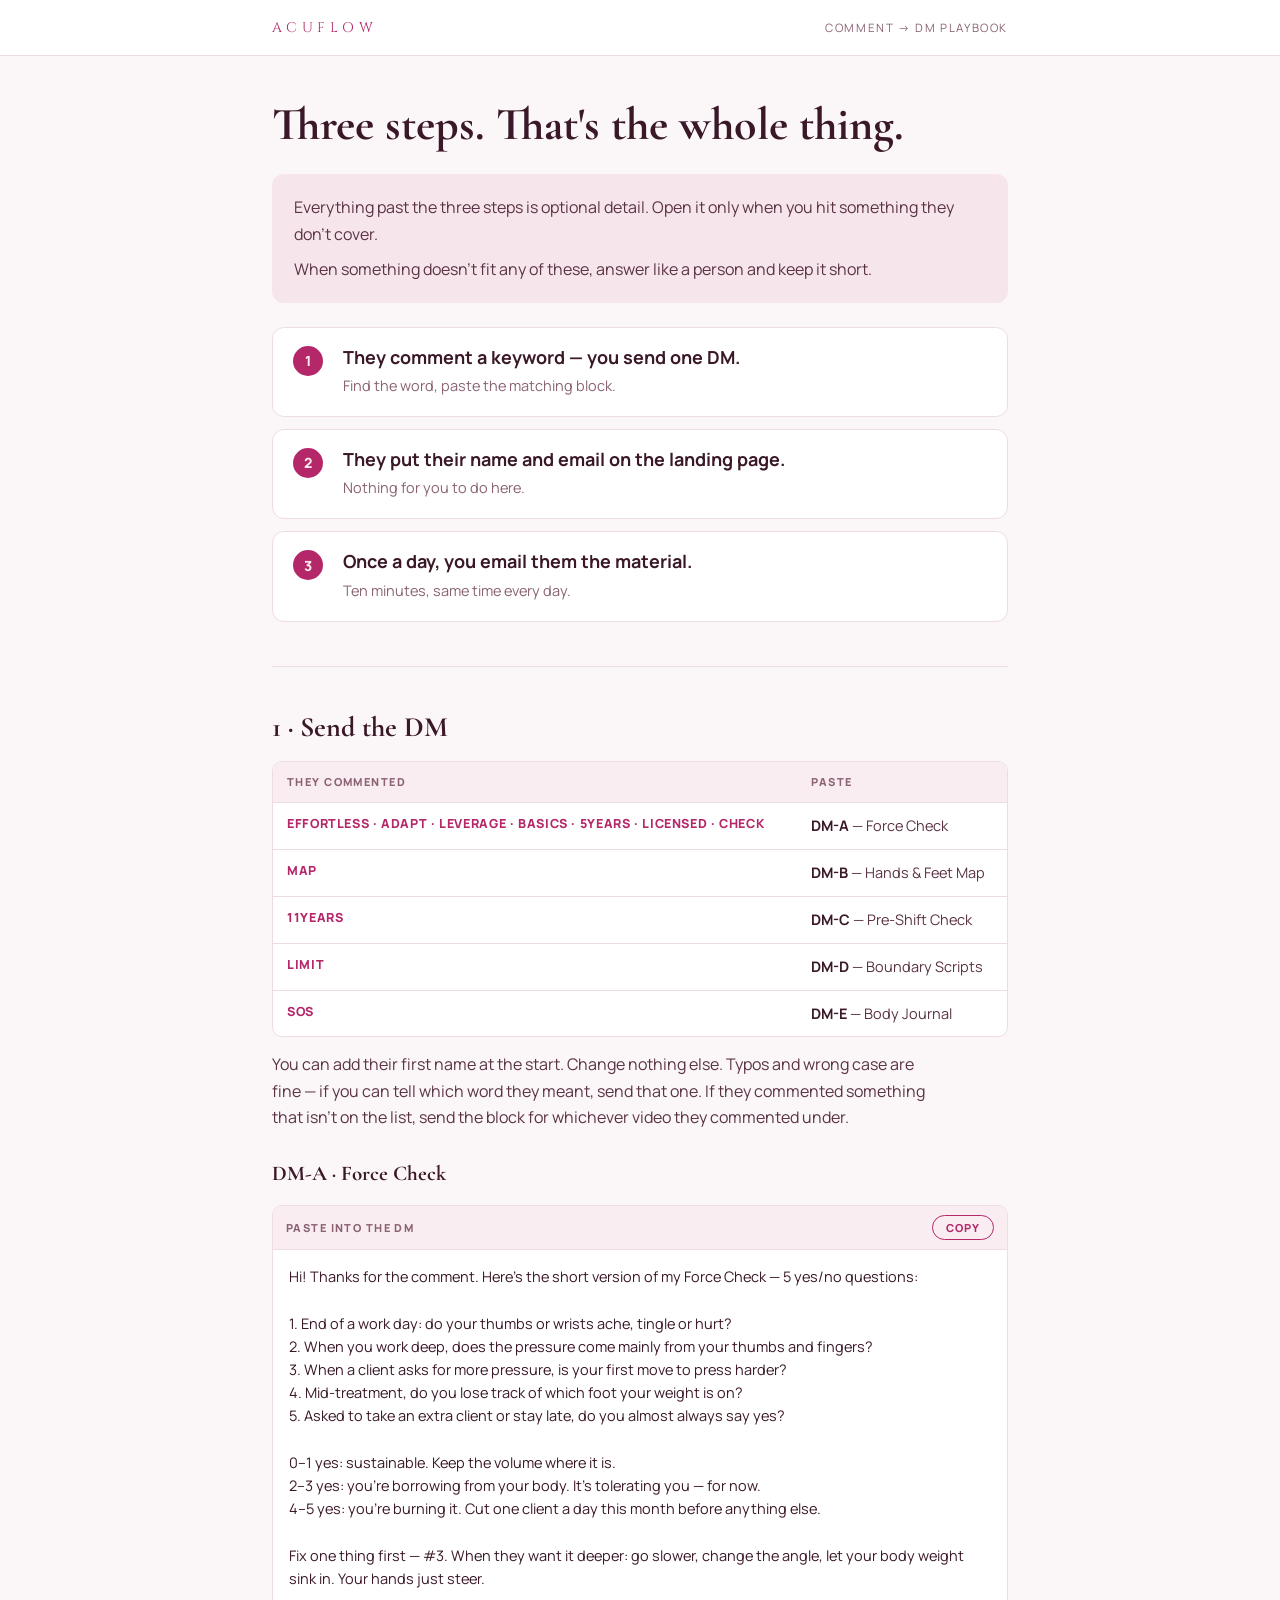
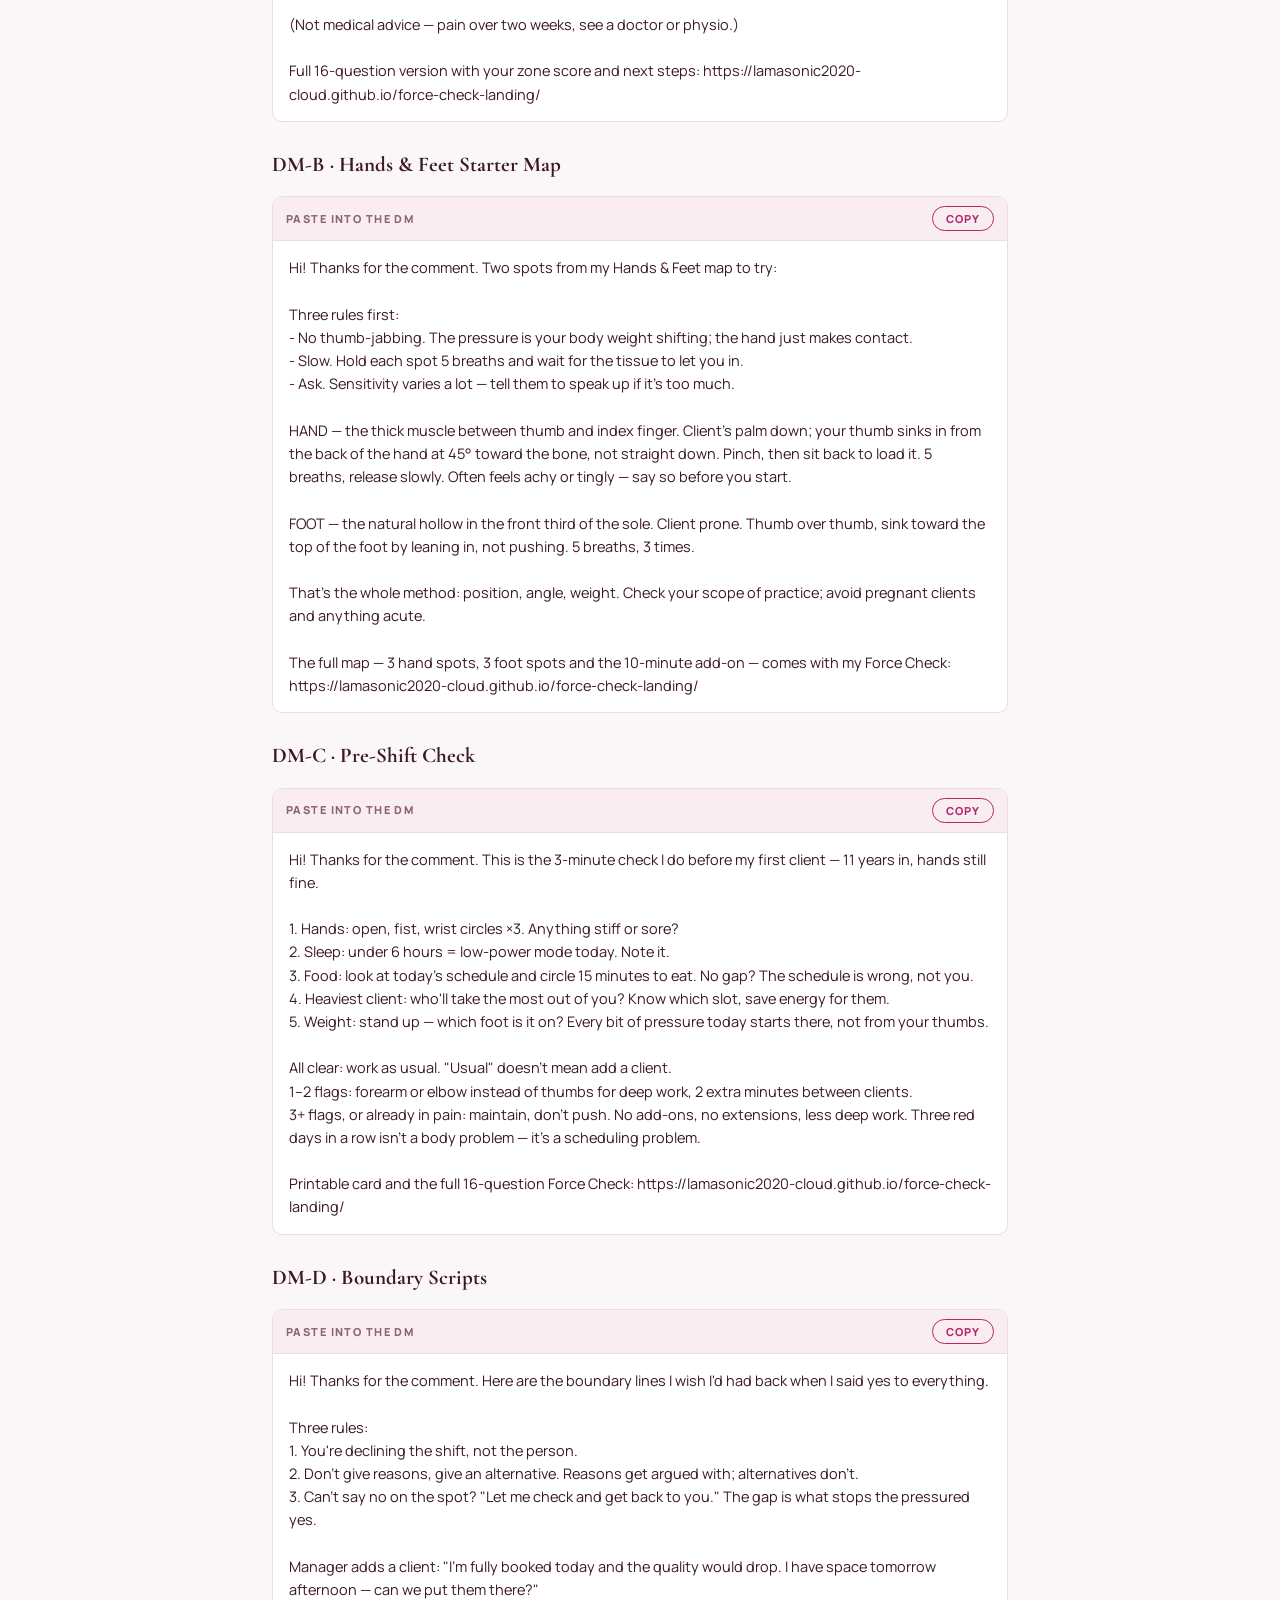
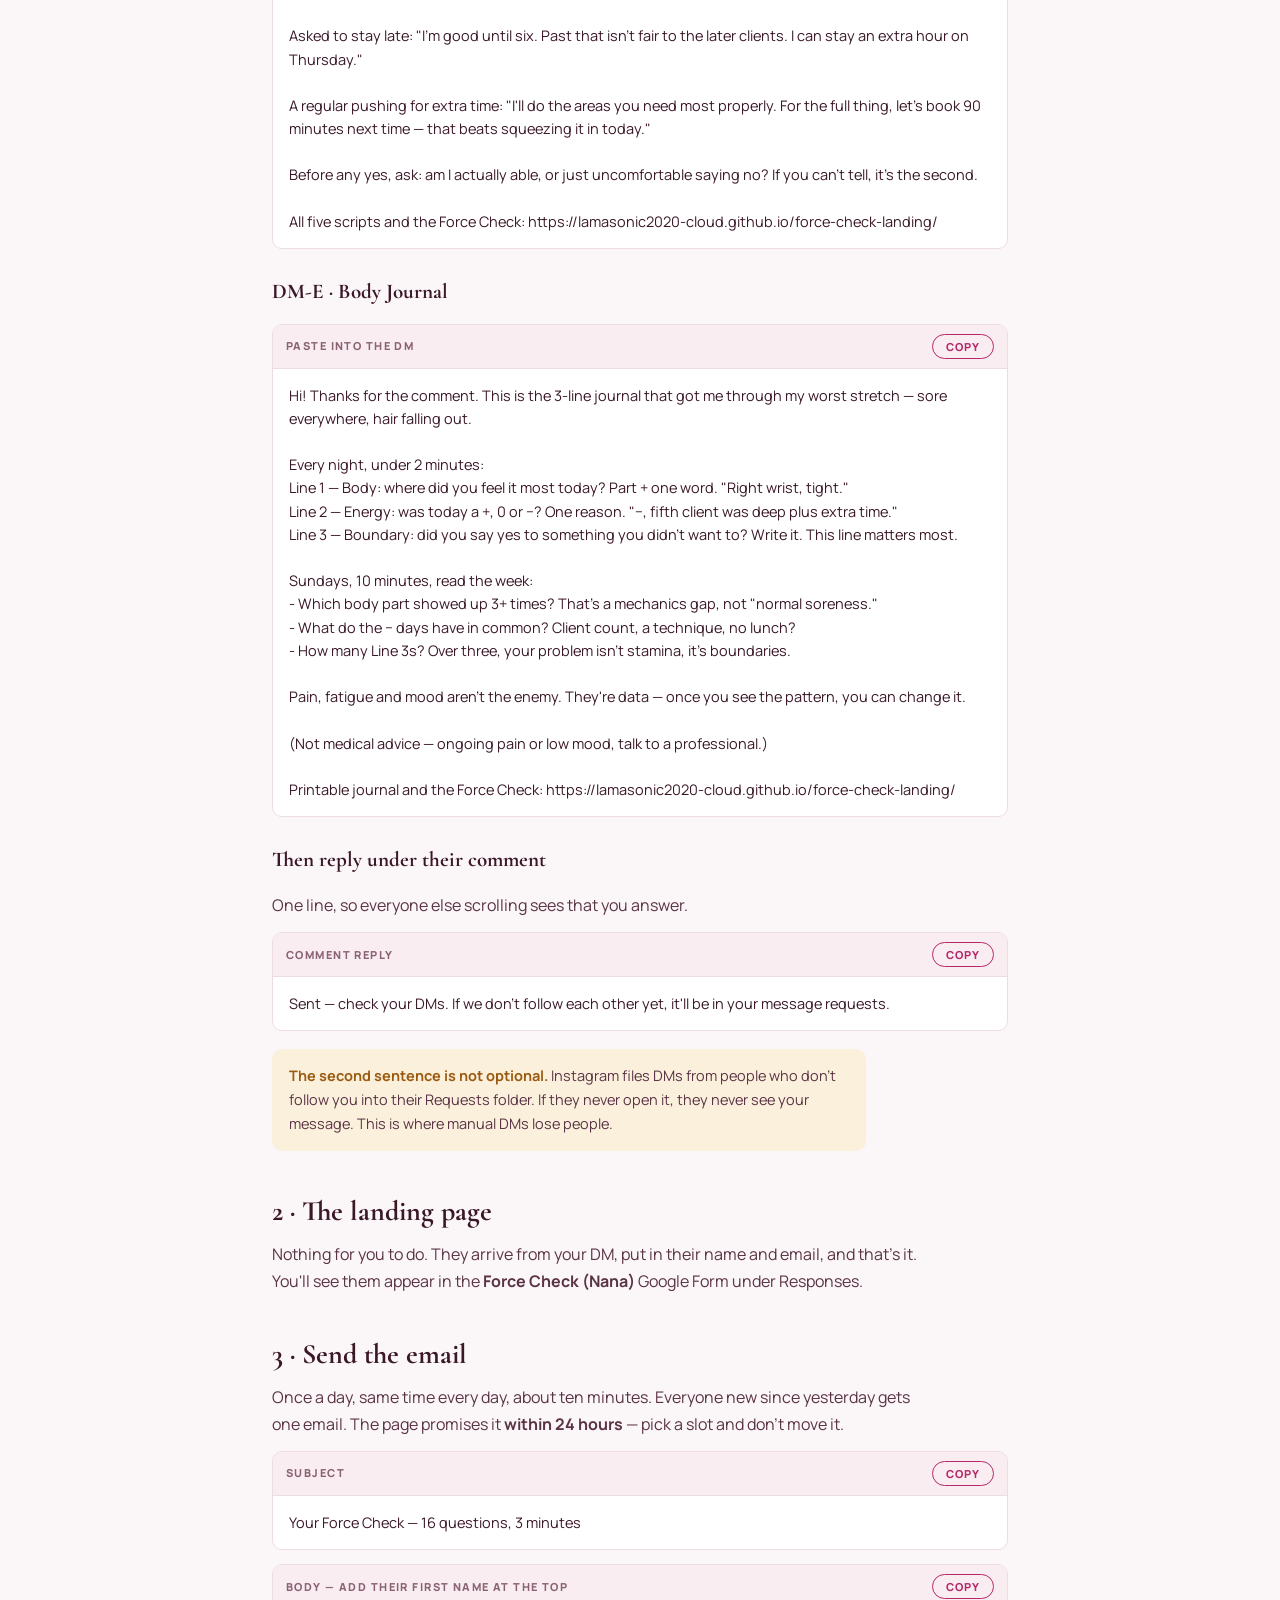
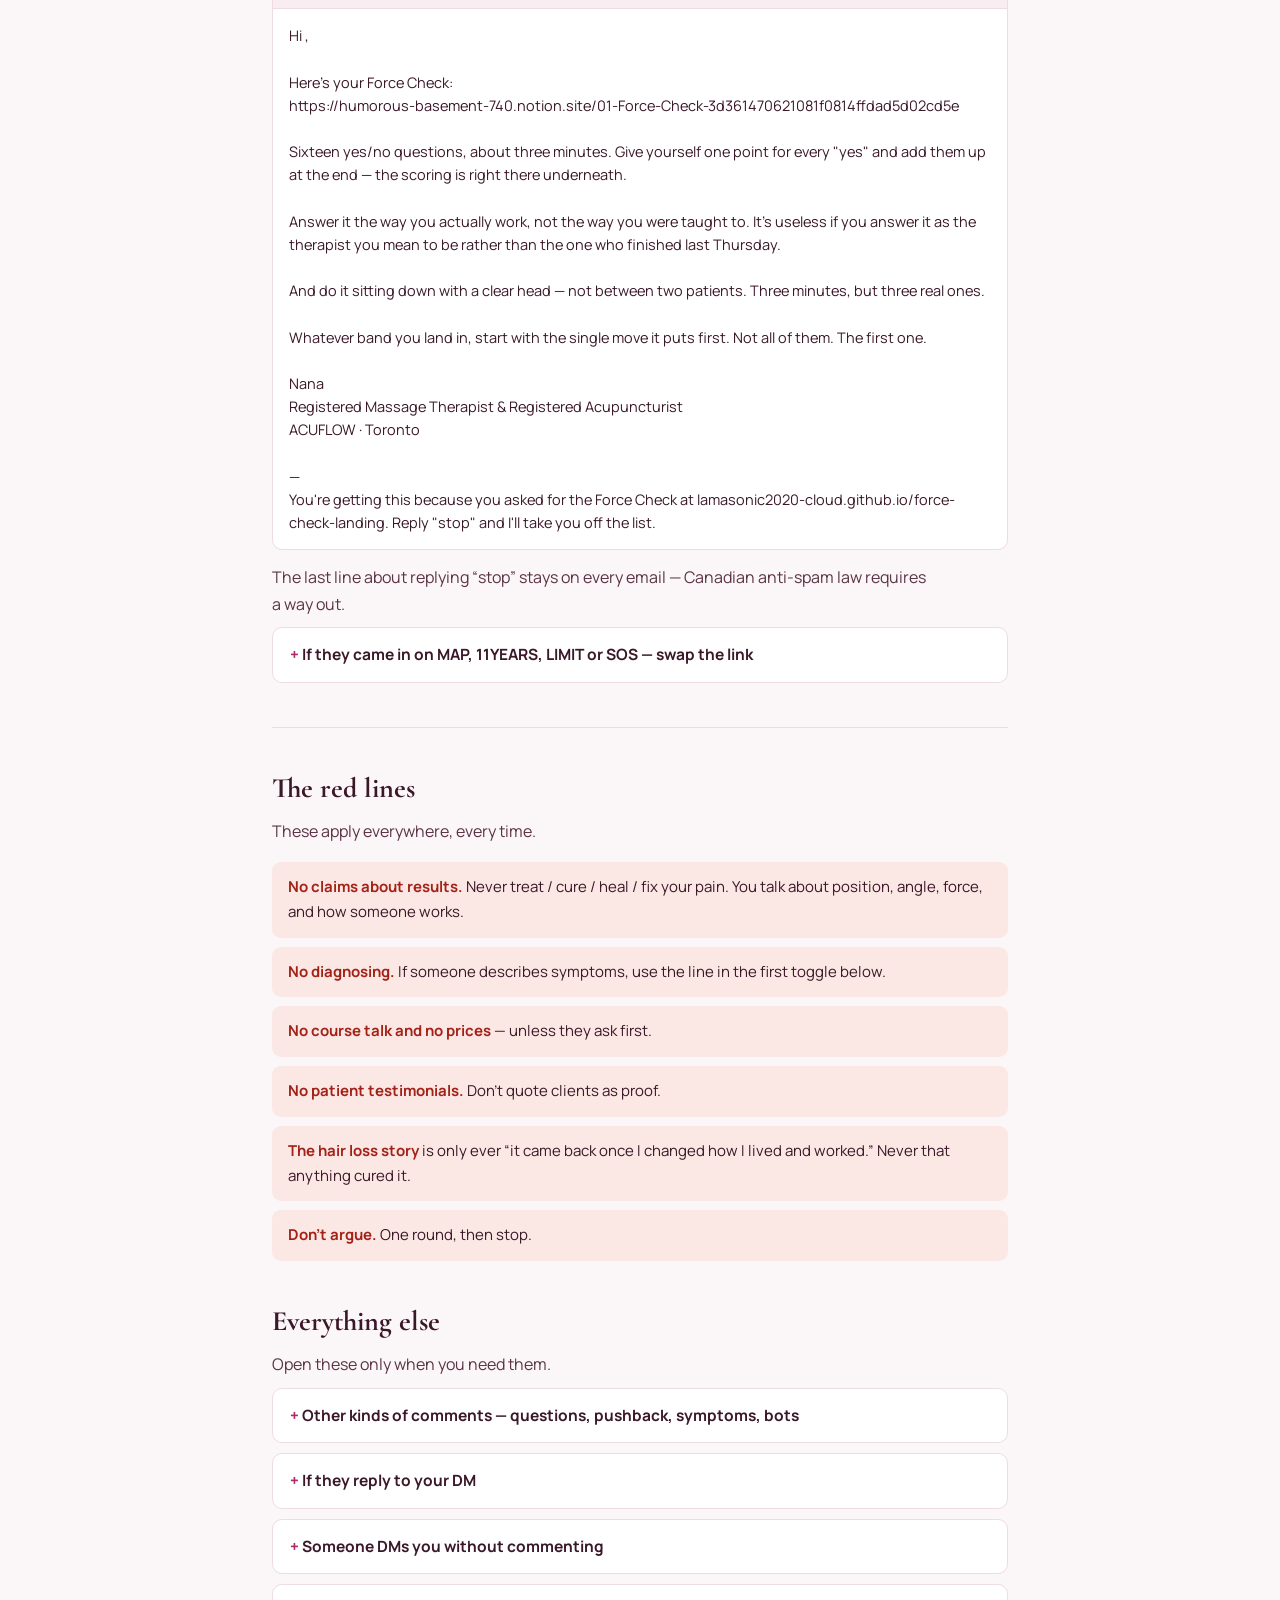
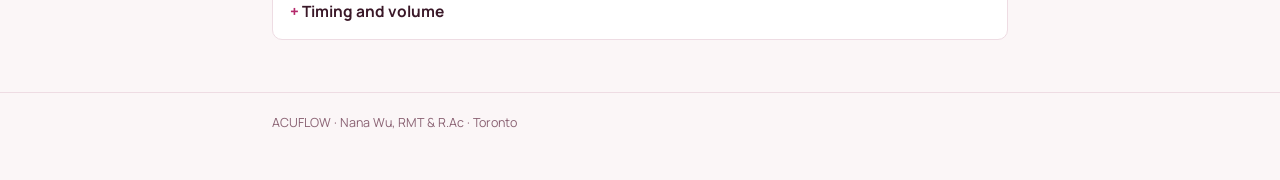
==== playbook.html @ 88efefc9 "Publish the comment-to-DM playbook as a public page Internal material stripped before publishing: th" ====
<!DOCTYPE html>
<html lang="en">
<head>
<meta charset="utf-8">
<meta name="viewport" content="width=device-width, initial-scale=1">
<title>Comment → DM Playbook · ACUFLOW</title>
<meta name="description" content="The three-step flow ACUFLOW runs on Instagram: reply to a keyword comment with one DM, send people to the landing page, then email them the material.">
<meta property="og:title" content="Comment → DM Playbook · ACUFLOW">
<meta property="og:description" content="Three steps, and the exact messages for each one.">
<meta property="og:type" content="article">
<link rel="icon" href="data:image/svg+xml,%3Csvg xmlns='http://www.w3.org/2000/svg' viewBox='0 0 120 60'%3E%3Crect width='120' height='60' fill='%23F9DCDE'/%3E%3Cg fill='%23B4286A'%3E%3Cpath d='M60 56 C56 40, 46 30, 30 26 C42 24, 56 32, 60 56Z'/%3E%3Cpath d='M60 56 C64 40, 74 30, 90 26 C78 24, 64 32, 60 56Z'/%3E%3Cpath d='M60 52 C52 36, 54 18, 60 4 C66 18, 68 36, 60 52Z'/%3E%3C/g%3E%3C/svg%3E">
<link rel="preconnect" href="https://fonts.googleapis.com">
<link rel="preconnect" href="https://fonts.gstatic.com" crossorigin>
<link rel="stylesheet" href="https://fonts.googleapis.com/css2?family=Cinzel:wght@600&family=Cormorant+Garamond:wght@600;700&family=Manrope:wght@400;500;700;800&display=swap">
<style>
:root{
  --ground:#FBF6F7; --surface:#FFF; --sunk:#F9EDF1;
  --ink:#3A1828; --body:#5A3345; --muted:#8A6273;
  --hair:#EEDCE3; --accent:#B4286A; --on-accent:#FDE9EC; --soft:#F7E5EC;
  --warn:#9A5B10; --warn-bg:#FBF0DC; --stop:#A32218; --stop-bg:#FBE7E4;
  --display:"Cormorant Garamond",Georgia,serif;
  --mark:"Cinzel",Georgia,serif;
  --ui:"Manrope",-apple-system,BlinkMacSystemFont,"Segoe UI",Arial,"PingFang TC",sans-serif;
}
@media (prefers-color-scheme:dark){:root{
  --ground:#170F13; --surface:#211519; --sunk:#2B1A21;
  --ink:#F7E9EE; --body:#DFC5D0; --muted:#A98A98;
  --hair:#3A252D; --accent:#E87BA8; --on-accent:#25131A; --soft:#361D28;
  --warn:#E9B45E; --warn-bg:#2E2213; --stop:#F09085; --stop-bg:#331916;
}}
*{box-sizing:border-box}
body{margin:0;background:var(--ground);color:var(--body);font-family:var(--ui);font-size:16px;line-height:1.65;-webkit-font-smoothing:antialiased}
.wrap{max-width:780px;margin:0 auto;padding:0 22px}
:where(a,button,summary):focus-visible{outline:2px solid var(--accent);outline-offset:3px;border-radius:5px}

header{border-bottom:1px solid var(--hair);background:var(--surface)}
header .wrap{display:flex;justify-content:space-between;align-items:baseline;gap:14px;padding:16px 22px;flex-wrap:wrap}
.brand{font-family:var(--mark);font-size:14px;letter-spacing:.32em;color:var(--accent)}
.who{font-size:11.5px;letter-spacing:.14em;text-transform:uppercase;color:var(--muted)}

h1{font-family:var(--display);font-weight:700;font-size:clamp(32px,6.5vw,46px);line-height:1.05;color:var(--ink);margin:44px 0 0;text-wrap:balance}
h2{font-family:var(--display);font-weight:700;font-size:28px;line-height:1.15;color:var(--ink);margin:0 0 14px}
h3{font-family:var(--display);font-weight:700;font-size:21px;color:var(--ink);margin:26px 0 0}
p{margin:14px 0 0;max-width:66ch}
section{padding:44px 0 0}
hr{border:0;border-top:1px solid var(--hair);margin:44px 0 0}

.lead{background:var(--soft);border-radius:12px;padding:20px 22px;margin:26px 0 0}
.lead p{margin:0}
.lead p+p{margin-top:9px}

.flow{list-style:none;margin:24px 0 0;padding:0;display:flex;flex-direction:column;gap:12px;counter-reset:s}
.flow li{
  counter-increment:s;background:var(--surface);border:1px solid var(--hair);border-radius:12px;
  padding:18px 20px;display:grid;grid-template-columns:34px 1fr;gap:0 16px;align-items:start;
}
.flow li::before{
  content:counter(s);width:30px;height:30px;border-radius:50%;
  background:var(--accent);color:var(--on-accent);font-weight:800;font-size:14px;
  display:flex;align-items:center;justify-content:center;
}
.flow b{display:block;font-size:18px;color:var(--ink);line-height:1.3}
.flow span{display:block;margin-top:5px;font-size:14.5px;color:var(--muted)}

table{border-collapse:collapse;width:100%;background:var(--surface);margin:18px 0 0}
.tw{overflow-x:auto;border:1px solid var(--hair);border-radius:10px;margin:18px 0 0}
.tw table{margin:0;min-width:460px}
th,td{text-align:left;padding:11px 14px;border-bottom:1px solid var(--hair);font-size:14.5px;vertical-align:top}
th{background:var(--sunk);font-size:11px;letter-spacing:.13em;text-transform:uppercase;color:var(--muted);font-weight:800}
tr:last-child td{border-bottom:0}
td.k{font-weight:800;color:var(--accent);font-size:12.5px;letter-spacing:.05em}
td b{color:var(--ink)}

.box{background:var(--surface);border:1px solid var(--hair);border-radius:10px;overflow:hidden;margin:14px 0 0}
.bh{display:flex;justify-content:space-between;align-items:center;gap:12px;padding:9px 13px;background:var(--sunk);border-bottom:1px solid var(--hair)}
.bl{font-size:11px;font-weight:800;letter-spacing:.13em;text-transform:uppercase;color:var(--muted)}
.copy{font-family:var(--ui);font-size:11px;font-weight:800;letter-spacing:.08em;text-transform:uppercase;color:var(--accent);background:transparent;border:1px solid var(--accent);border-radius:999px;padding:4px 13px;cursor:pointer;white-space:nowrap}
.copy:hover,.copy.ok{background:var(--accent);color:var(--on-accent)}
.box pre{margin:0;padding:15px 16px;font-family:var(--ui);font-size:14.5px;line-height:1.6;color:var(--ink);white-space:pre-wrap;word-break:break-word}

.flag{border-radius:10px;padding:15px 17px;margin:18px 0 0;font-size:14.5px;max-width:66ch}
.flag.warn{background:var(--warn-bg)} .flag.warn b{color:var(--warn)}
.flag.stop{background:var(--stop-bg)} .flag.stop b{color:var(--stop)}
.flag p{margin:0;max-width:none}

.reds{list-style:none;margin:18px 0 0;padding:0;display:flex;flex-direction:column;gap:9px}
.reds li{background:var(--stop-bg);border-radius:9px;padding:13px 16px;font-size:15px;color:var(--ink)}
.reds b{color:var(--stop)}

details{background:var(--surface);border:1px solid var(--hair);border-radius:10px;margin:10px 0 0;overflow:hidden}
summary{cursor:pointer;padding:14px 17px;font-weight:700;color:var(--ink);font-size:15.5px;list-style:none}
summary::-webkit-details-marker{display:none}
summary::before{content:"+ ";color:var(--accent);font-weight:800}
details[open] summary::before{content:"− "}
details[open] summary{border-bottom:1px solid var(--hair)}
.dc{padding:4px 17px 18px}
.dc p:first-child{margin-top:14px}

footer{margin-top:52px;border-top:1px solid var(--hair)}
footer .wrap{padding:20px 22px 46px}
footer p{margin:0;font-size:12.5px;color:var(--muted)}
a{color:var(--accent)}
@media print{
  body{background:#fff}
  details{page-break-inside:avoid}
  details:not([open]) .dc{display:none}
  .copy{display:none}
}
</style>
</head>
<body>

<header><div class="wrap"><span class="brand">ACUFLOW</span><span class="who">Comment → DM Playbook</span></div></header>

<main class="wrap">

  <h1>Three steps. That's the whole thing.</h1>

  <div class="lead">
    <p>Everything past the three steps is optional detail. Open it only when you hit something they don't cover.</p>
    <p>When something doesn't fit any of these, answer like a person and keep it short.</p>
  </div>

  <ol class="flow">
    <li><div><b>They comment a keyword — you send one DM.</b><span>Find the word, paste the matching block.</span></div></li>
    <li><div><b>They put their name and email on the landing page.</b><span>Nothing for you to do here.</span></div></li>
    <li><div><b>Once a day, you email them the material.</b><span>Ten minutes, same time every day.</span></div></li>
  </ol>

  <hr>

  <!-- 1 -->
  <section>
    <h2>1 &middot; Send the DM</h2>
    <div class="tw">
      <table>
        <thead><tr><th>They commented</th><th>Paste</th></tr></thead>
        <tbody>
          <tr><td class="k">EFFORTLESS · ADAPT · LEVERAGE · BASICS · 5YEARS · LICENSED · CHECK</td><td><b>DM-A</b> — Force Check</td></tr>
          <tr><td class="k">MAP</td><td><b>DM-B</b> — Hands &amp; Feet Map</td></tr>
          <tr><td class="k">11YEARS</td><td><b>DM-C</b> — Pre-Shift Check</td></tr>
          <tr><td class="k">LIMIT</td><td><b>DM-D</b> — Boundary Scripts</td></tr>
          <tr><td class="k">SOS</td><td><b>DM-E</b> — Body Journal</td></tr>
        </tbody>
      </table>
    </div>
    <p>You can add their first name at the start. Change nothing else. Typos and wrong case are fine — if you can tell which word they meant, send that one. If they commented something that isn't on the list, send the block for whichever video they commented under.</p>

    <h3>DM-A &middot; Force Check</h3>
    <div class="box"><div class="bh"><span class="bl">Paste into the DM</span><button class="copy">Copy</button></div><pre>Hi! Thanks for the comment. Here's the short version of my Force Check — 5 yes/no questions:

1. End of a work day: do your thumbs or wrists ache, tingle or hurt?
2. When you work deep, does the pressure come mainly from your thumbs and fingers?
3. When a client asks for more pressure, is your first move to press harder?
4. Mid-treatment, do you lose track of which foot your weight is on?
5. Asked to take an extra client or stay late, do you almost always say yes?

0–1 yes: sustainable. Keep the volume where it is.
2–3 yes: you're borrowing from your body. It's tolerating you — for now.
4–5 yes: you're burning it. Cut one client a day this month before anything else.

Fix one thing first — #3. When they want it deeper: go slower, change the angle, let your body weight sink in. Your hands just steer.

(Not medical advice — pain over two weeks, see a doctor or physio.)

Full 16-question version with your zone score and next steps: https://lamasonic2020-cloud.github.io/force-check-landing/</pre></div>

    <h3>DM-B &middot; Hands &amp; Feet Starter Map</h3>
    <div class="box"><div class="bh"><span class="bl">Paste into the DM</span><button class="copy">Copy</button></div><pre>Hi! Thanks for the comment. Two spots from my Hands &amp; Feet map to try:

Three rules first:
- No thumb-jabbing. The pressure is your body weight shifting; the hand just makes contact.
- Slow. Hold each spot 5 breaths and wait for the tissue to let you in.
- Ask. Sensitivity varies a lot — tell them to speak up if it's too much.

HAND — the thick muscle between thumb and index finger. Client's palm down; your thumb sinks in from the back of the hand at 45° toward the bone, not straight down. Pinch, then sit back to load it. 5 breaths, release slowly. Often feels achy or tingly — say so before you start.

FOOT — the natural hollow in the front third of the sole. Client prone. Thumb over thumb, sink toward the top of the foot by leaning in, not pushing. 5 breaths, 3 times.

That's the whole method: position, angle, weight. Check your scope of practice; avoid pregnant clients and anything acute.

The full map — 3 hand spots, 3 foot spots and the 10-minute add-on — comes with my Force Check: https://lamasonic2020-cloud.github.io/force-check-landing/</pre></div>

    <h3>DM-C &middot; Pre-Shift Check</h3>
    <div class="box"><div class="bh"><span class="bl">Paste into the DM</span><button class="copy">Copy</button></div><pre>Hi! Thanks for the comment. This is the 3-minute check I do before my first client — 11 years in, hands still fine.

1. Hands: open, fist, wrist circles ×3. Anything stiff or sore?
2. Sleep: under 6 hours = low-power mode today. Note it.
3. Food: look at today's schedule and circle 15 minutes to eat. No gap? The schedule is wrong, not you.
4. Heaviest client: who'll take the most out of you? Know which slot, save energy for them.
5. Weight: stand up — which foot is it on? Every bit of pressure today starts there, not from your thumbs.

All clear: work as usual. "Usual" doesn't mean add a client.
1–2 flags: forearm or elbow instead of thumbs for deep work, 2 extra minutes between clients.
3+ flags, or already in pain: maintain, don't push. No add-ons, no extensions, less deep work. Three red days in a row isn't a body problem — it's a scheduling problem.

Printable card and the full 16-question Force Check: https://lamasonic2020-cloud.github.io/force-check-landing/</pre></div>

    <h3>DM-D &middot; Boundary Scripts</h3>
    <div class="box"><div class="bh"><span class="bl">Paste into the DM</span><button class="copy">Copy</button></div><pre>Hi! Thanks for the comment. Here are the boundary lines I wish I'd had back when I said yes to everything.

Three rules:
1. You're declining the shift, not the person.
2. Don't give reasons, give an alternative. Reasons get argued with; alternatives don't.
3. Can't say no on the spot? "Let me check and get back to you." The gap is what stops the pressured yes.

Manager adds a client: "I'm fully booked today and the quality would drop. I have space tomorrow afternoon — can we put them there?"

Asked to stay late: "I'm good until six. Past that isn't fair to the later clients. I can stay an extra hour on Thursday."

A regular pushing for extra time: "I'll do the areas you need most properly. For the full thing, let's book 90 minutes next time — that beats squeezing it in today."

Before any yes, ask: am I actually able, or just uncomfortable saying no? If you can't tell, it's the second.

All five scripts and the Force Check: https://lamasonic2020-cloud.github.io/force-check-landing/</pre></div>

    <h3>DM-E &middot; Body Journal</h3>
    <div class="box"><div class="bh"><span class="bl">Paste into the DM</span><button class="copy">Copy</button></div><pre>Hi! Thanks for the comment. This is the 3-line journal that got me through my worst stretch — sore everywhere, hair falling out.

Every night, under 2 minutes:
Line 1 — Body: where did you feel it most today? Part + one word. "Right wrist, tight."
Line 2 — Energy: was today a +, 0 or −? One reason. "−, fifth client was deep plus extra time."
Line 3 — Boundary: did you say yes to something you didn't want to? Write it. This line matters most.

Sundays, 10 minutes, read the week:
- Which body part showed up 3+ times? That's a mechanics gap, not "normal soreness."
- What do the − days have in common? Client count, a technique, no lunch?
- How many Line 3s? Over three, your problem isn't stamina, it's boundaries.

Pain, fatigue and mood aren't the enemy. They're data — once you see the pattern, you can change it.

(Not medical advice — ongoing pain or low mood, talk to a professional.)

Printable journal and the Force Check: https://lamasonic2020-cloud.github.io/force-check-landing/</pre></div>

    <h3>Then reply under their comment</h3>
    <p>One line, so everyone else scrolling sees that you answer.</p>
    <div class="box"><div class="bh"><span class="bl">Comment reply</span><button class="copy">Copy</button></div><pre>Sent — check your DMs. If we don't follow each other yet, it'll be in your message requests.</pre></div>
    <div class="flag warn"><p><b>The second sentence is not optional.</b> Instagram files DMs from people who don't follow you into their Requests folder. If they never open it, they never see your message. This is where manual DMs lose people.</p></div>
  </section>

  <!-- 2 -->
  <section>
    <h2>2 &middot; The landing page</h2>
    <p>Nothing for you to do. They arrive from your DM, put in their name and email, and that's it. You'll see them appear in the <b>Force Check (Nana)</b> Google Form under Responses.</p>
  </section>

  <!-- 3 -->
  <section>
    <h2>3 &middot; Send the email</h2>
    <p>Once a day, same time every day, about ten minutes. Everyone new since yesterday gets one email. The page promises it <b>within 24 hours</b> — pick a slot and don't move it.</p>

    <div class="box"><div class="bh"><span class="bl">Subject</span><button class="copy">Copy</button></div><pre>Your Force Check — 16 questions, 3 minutes</pre></div>

    <div class="box"><div class="bh"><span class="bl">Body — add their first name at the top</span><button class="copy">Copy</button></div><pre>Hi ,

Here's your Force Check:
https://humorous-basement-740.notion.site/01-Force-Check-3d361470621081f0814ffdad5d02cd5e

Sixteen yes/no questions, about three minutes. Give yourself one point for every "yes" and add them up at the end — the scoring is right there underneath.

Answer it the way you actually work, not the way you were taught to. It's useless if you answer it as the therapist you mean to be rather than the one who finished last Thursday.

And do it sitting down with a clear head — not between two patients. Three minutes, but three real ones.

Whatever band you land in, start with the single move it puts first. Not all of them. The first one.

Nana
Registered Massage Therapist &amp; Registered Acupuncturist
ACUFLOW · Toronto

—
You're getting this because you asked for the Force Check at lamasonic2020-cloud.github.io/force-check-landing. Reply "stop" and I'll take you off the list.</pre></div>

    <p>The last line about replying &ldquo;stop&rdquo; stays on every email — Canadian anti-spam law requires a way out.</p>

    <details>
      <summary>If they came in on MAP, 11YEARS, LIMIT or SOS — swap the link</summary>
      <div class="dc">
        <p>Keep the rest of the email the same. Change the first line and the link.</p>
        <div class="tw"><table>
          <thead><tr><th>Material</th><th>Link</th></tr></thead>
          <tbody>
            <tr><td><b>02 Hands &amp; Feet Starter Map</b></td><td>https://humorous-basement-740.notion.site/02-Hands-Feet-Starter-Map-3d361470621081528fc8db120b0ad70c</td></tr>
            <tr><td><b>03 Pre-Shift Check</b></td><td>https://humorous-basement-740.notion.site/03-Pre-Shift-Check-3d3614706210818688d7e3460fbd138e</td></tr>
            <tr><td><b>04 Boundary Scripts</b></td><td>https://humorous-basement-740.notion.site/04-Boundary-Scripts-3d361470621081b4b658e0d24eff9684</td></tr>
            <tr><td><b>05 Body Journal</b></td><td>https://humorous-basement-740.notion.site/05-Body-Journal-3d3614706210817a81aded5b1abd1f00</td></tr>
          </tbody>
        </table></div>
      </div>
    </details>
  </section>

  <hr>

  <!-- red lines -->
  <section>
    <h2>The red lines</h2>
    <p>These apply everywhere, every time.</p>
    <ul class="reds">
      <li><b>No claims about results.</b> Never treat / cure / heal / fix your pain. You talk about position, angle, force, and how someone works.</li>
      <li><b>No diagnosing.</b> If someone describes symptoms, use the line in the first toggle below.</li>
      <li><b>No course talk and no prices</b> — unless they ask first.</li>
      <li><b>No patient testimonials.</b> Don't quote clients as proof.</li>
      <li><b>The hair loss story</b> is only ever &ldquo;it came back once I changed how I lived and worked.&rdquo; Never that anything cured it.</li>
      <li><b>Don't argue.</b> One round, then stop.</li>
    </ul>
  </section>

  <!-- extras -->
  <section>
    <h2>Everything else</h2>
    <p>Open these only when you need them.</p>

    <details>
      <summary>Other kinds of comments — questions, pushback, symptoms, bots</summary>
      <div class="dc">
        <p>Reply to every comment, same day, one line each. The detail belongs in the DM.</p>
        <p><b>They asked a question</b> — one real answer, then invite the keyword.</p>
        <div class="box"><div class="bh"><span class="bl">Example</span><button class="copy">Copy</button></div><pre>Especially deep tissue — that's where thumbs get wrecked. Comment EFFORTLESS and I'll send you the check.</pre></div>
        <div class="box"><div class="bh"><span class="bl">Example</span><button class="copy">Copy</button></div><pre>Forearms help, but if the weight isn't coming from your feet the strain just moves up the arm. Comment BASICS and I'll send you the check.</pre></div>
        <p><b>They're pushing back</b> (&ldquo;meridians aren't science&rdquo;) — answer once, never twice, don't delete. These comments push reach.</p>
        <div class="box"><div class="bh"><span class="bl">Pushback</span><button class="copy">Copy</button></div><pre>Fair enough. I don't teach it as theory — I teach where the hands go, the angle, and how to load your body weight. Call it what you like; the mechanics are the same.</pre></div>
        <p><b>They describe symptoms and want a verdict</b></p>
        <div class="box"><div class="bh"><span class="bl">Symptoms</span><button class="copy">Copy</button></div><pre>That's more than I can answer in a comment. If it's lasted over two weeks, please get it checked by a doctor or physio.</pre></div>
        <p><b>Friends and colleagues</b> — answer like a human. Don't push the keyword at everyone.<br><b>Ads and bots</b> — ignore and move on.</p>
      </div>
    </details>

    <details>
      <summary>If they reply to your DM</summary>
      <div class="dc">
        <p>Optional — only if you want to know more about who's actually coming in.</p>
        <div class="box"><div class="bh"><span class="bl">Send straight after the DM</span><button class="copy">Copy</button></div><pre>Curious — what are you most stuck on right now? Hands and wrists, the workload, or something else?</pre></div>
        <p>Sounds new — just graduated, first year, still studying:</p>
        <div class="box"><div class="bh"><span class="bl">New</span><button class="copy">Copy</button></div><pre>That first year is the hardest on the hands — mine were exactly the same. How long have you been practising?</pre></div>
        <p>Sounds experienced — 3+ years, own place, training others:</p>
        <div class="box"><div class="bh"><span class="bl">Experienced</span><button class="copy">Copy</button></div><pre>Still going after that many years already puts you in the minority. Is it mostly the thumbs and wrists, or the schedule?</pre></div>
        <p>Close it out — nothing after this:</p>
        <div class="box"><div class="bh"><span class="bl">Close</span><button class="copy">Copy</button></div><pre>Thanks for sharing that — it helps me decide what to share next. I'll keep posting on this; message me anytime.</pre></div>
        <p>They ask about a course themselves — never you first:</p>
        <div class="box"><div class="bh"><span class="bl">Course question</span><button class="copy">Copy</button></div><pre>Not yet — everything I'm sharing right now is free on the account. I'll let you know if that changes.</pre></div>
        <div class="flag stop"><p><b>Stop rules.</b> No reply, don't chase. Two turns maximum. No third message.</p></div>
      </div>
    </details>

    <details>
      <summary>Someone DMs you without commenting</summary>
      <div class="dc">
        <p>Treat it like a conversation with a colleague. No link, no email ask.</p>
        <div class="box"><div class="bh"><span class="bl">Opener</span><button class="copy">Copy</button></div><pre>Hey, thanks for reaching out! Are you an RMT too? What's your work week like?</pre></div>
        <p>If they ask for the material outright, send the matching DM block. Don't make them go and comment.</p>
      </div>
    </details>

    <details>
      <summary>Timing and volume</summary>
      <div class="dc">
        <p>Two fixed slots a day — ten minutes before you start, ten minutes after you finish. It doesn't have to be instant.</p>
        <p>Every comment and DM answered within 24 hours.</p>
        <p><b>More than 20 new DMs in a day:</b> do the keyword ones first, the rest tomorrow. A burst of DMs to people who don't follow you gets the account limited.</p>
        <p>On the day a Reel goes out, be back in the comments within an hour. The first hour is worth the most.</p>
      </div>
    </details>

  </section>

</main>

<footer><div class="wrap"><p>ACUFLOW &middot; Nana Wu, RMT &amp; R.Ac &middot; Toronto</p></div></footer>

<script>
document.addEventListener("click", function (ev) {
  var b = ev.target.closest(".copy");
  if (!b) return;
  var pre = b.closest(".box").querySelector("pre");
  navigator.clipboard.writeText(pre.textContent).then(function () {
    b.textContent = "Copied"; b.classList.add("ok");
    setTimeout(function () { b.textContent = "Copy"; b.classList.remove("ok"); }, 1400);
  }).catch(function () {
    var r = document.createRange(); r.selectNodeContents(pre);
    var s = getSelection(); s.removeAllRanges(); s.addRange(r);
    b.textContent = "Selected";
    setTimeout(function () { b.textContent = "Copy"; }, 1600);
  });
});
</script>
</body>
</html>
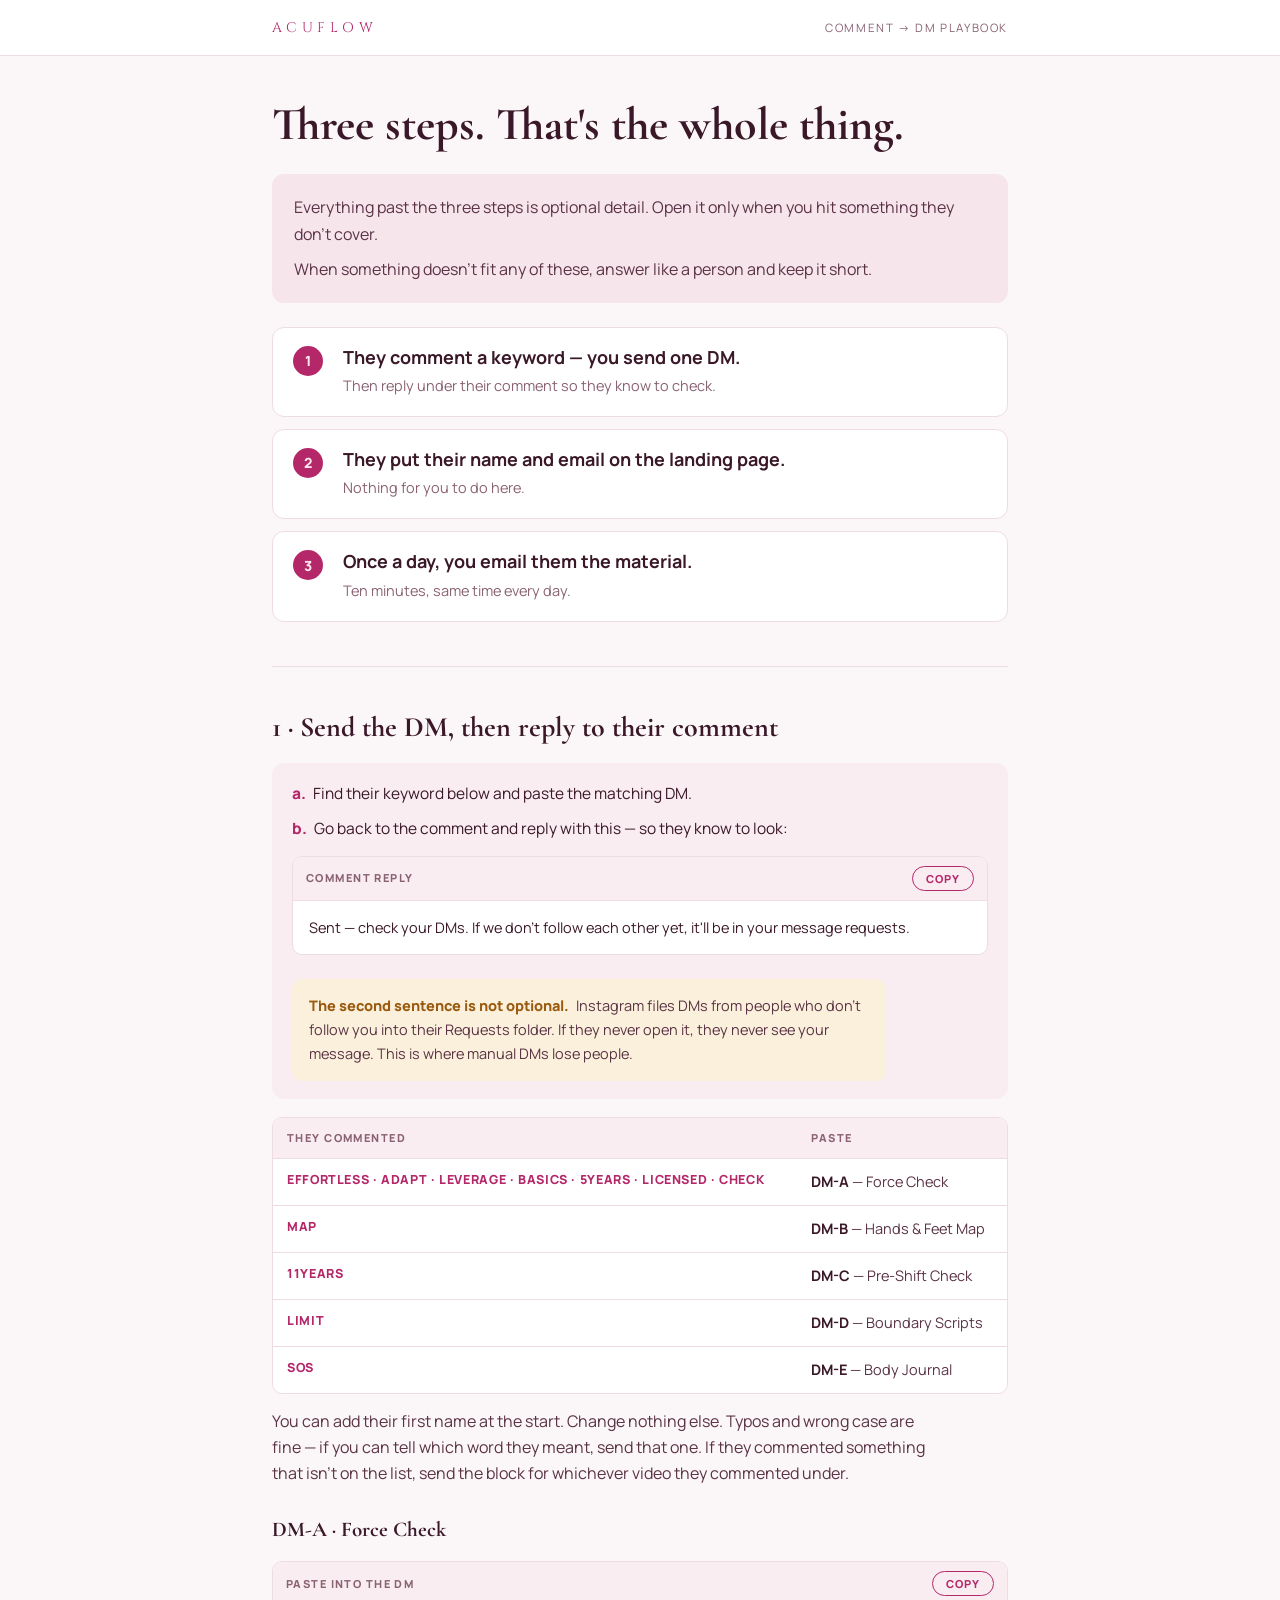
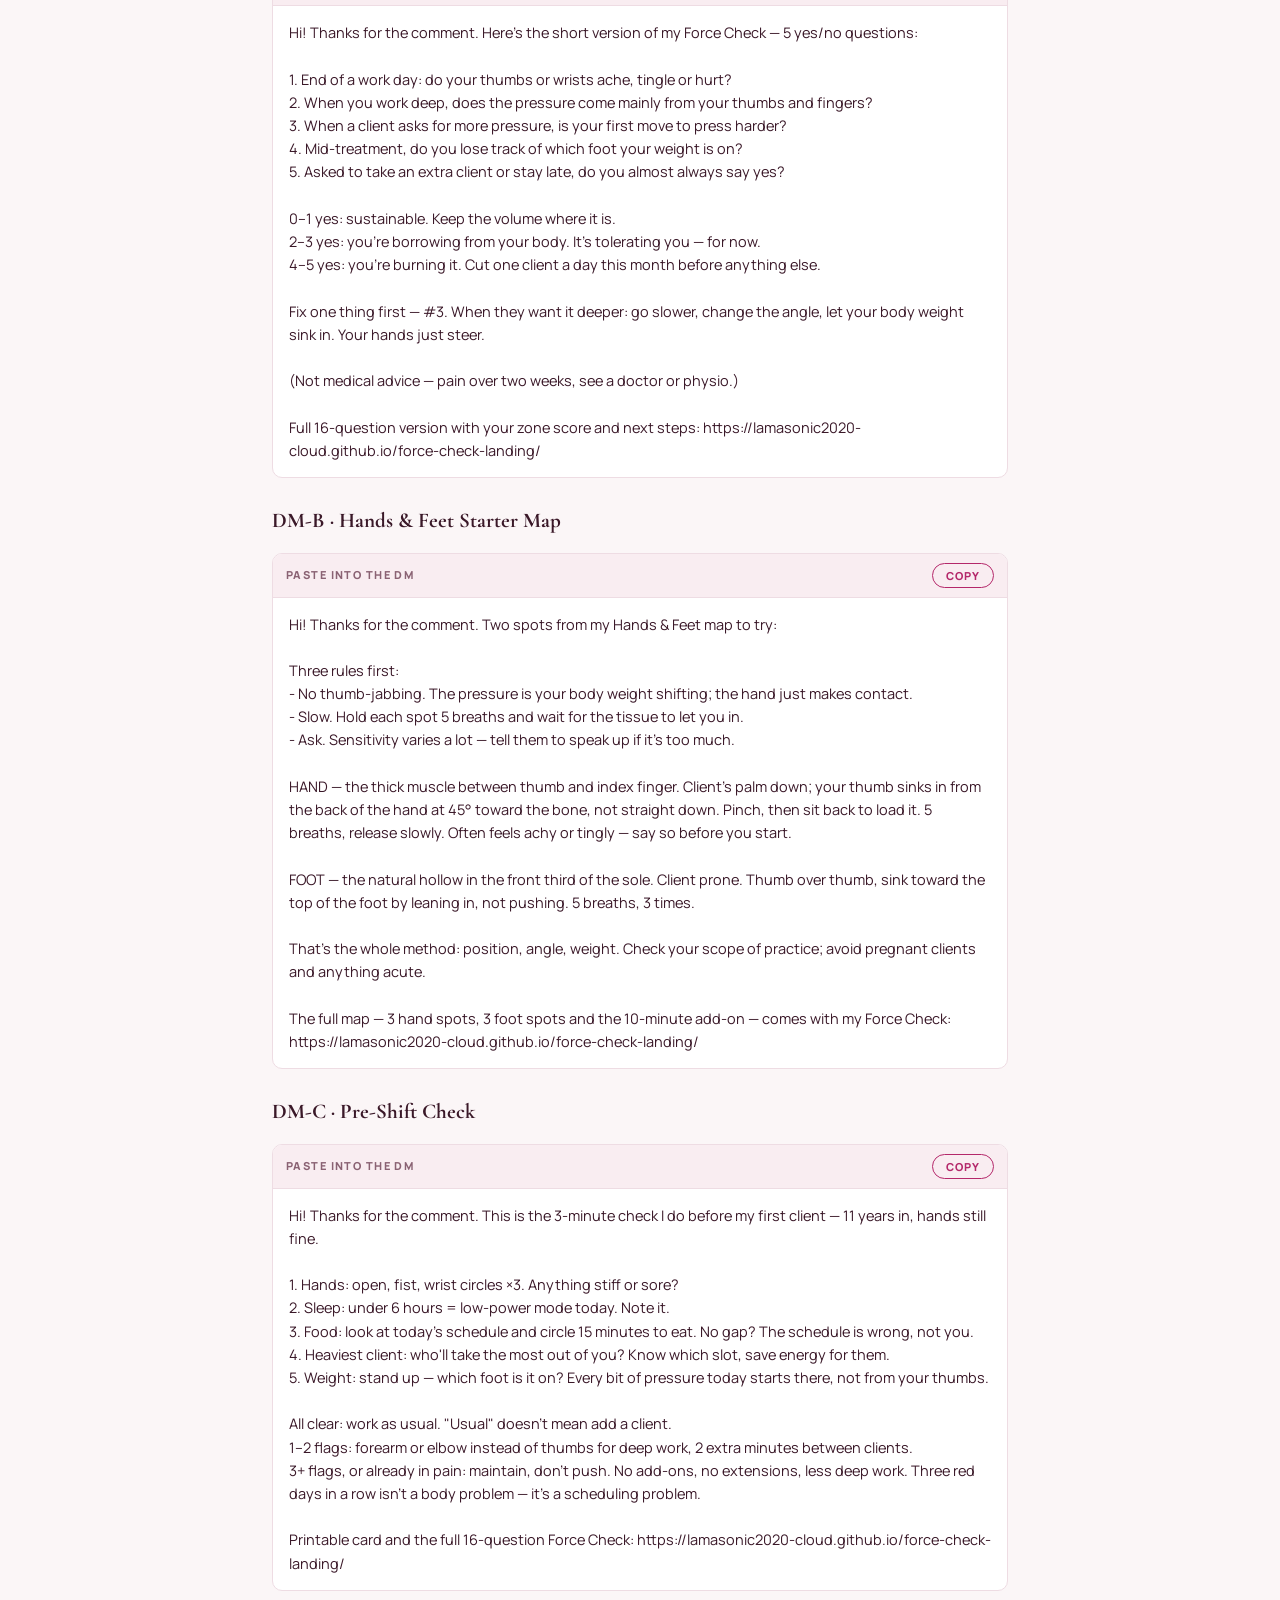
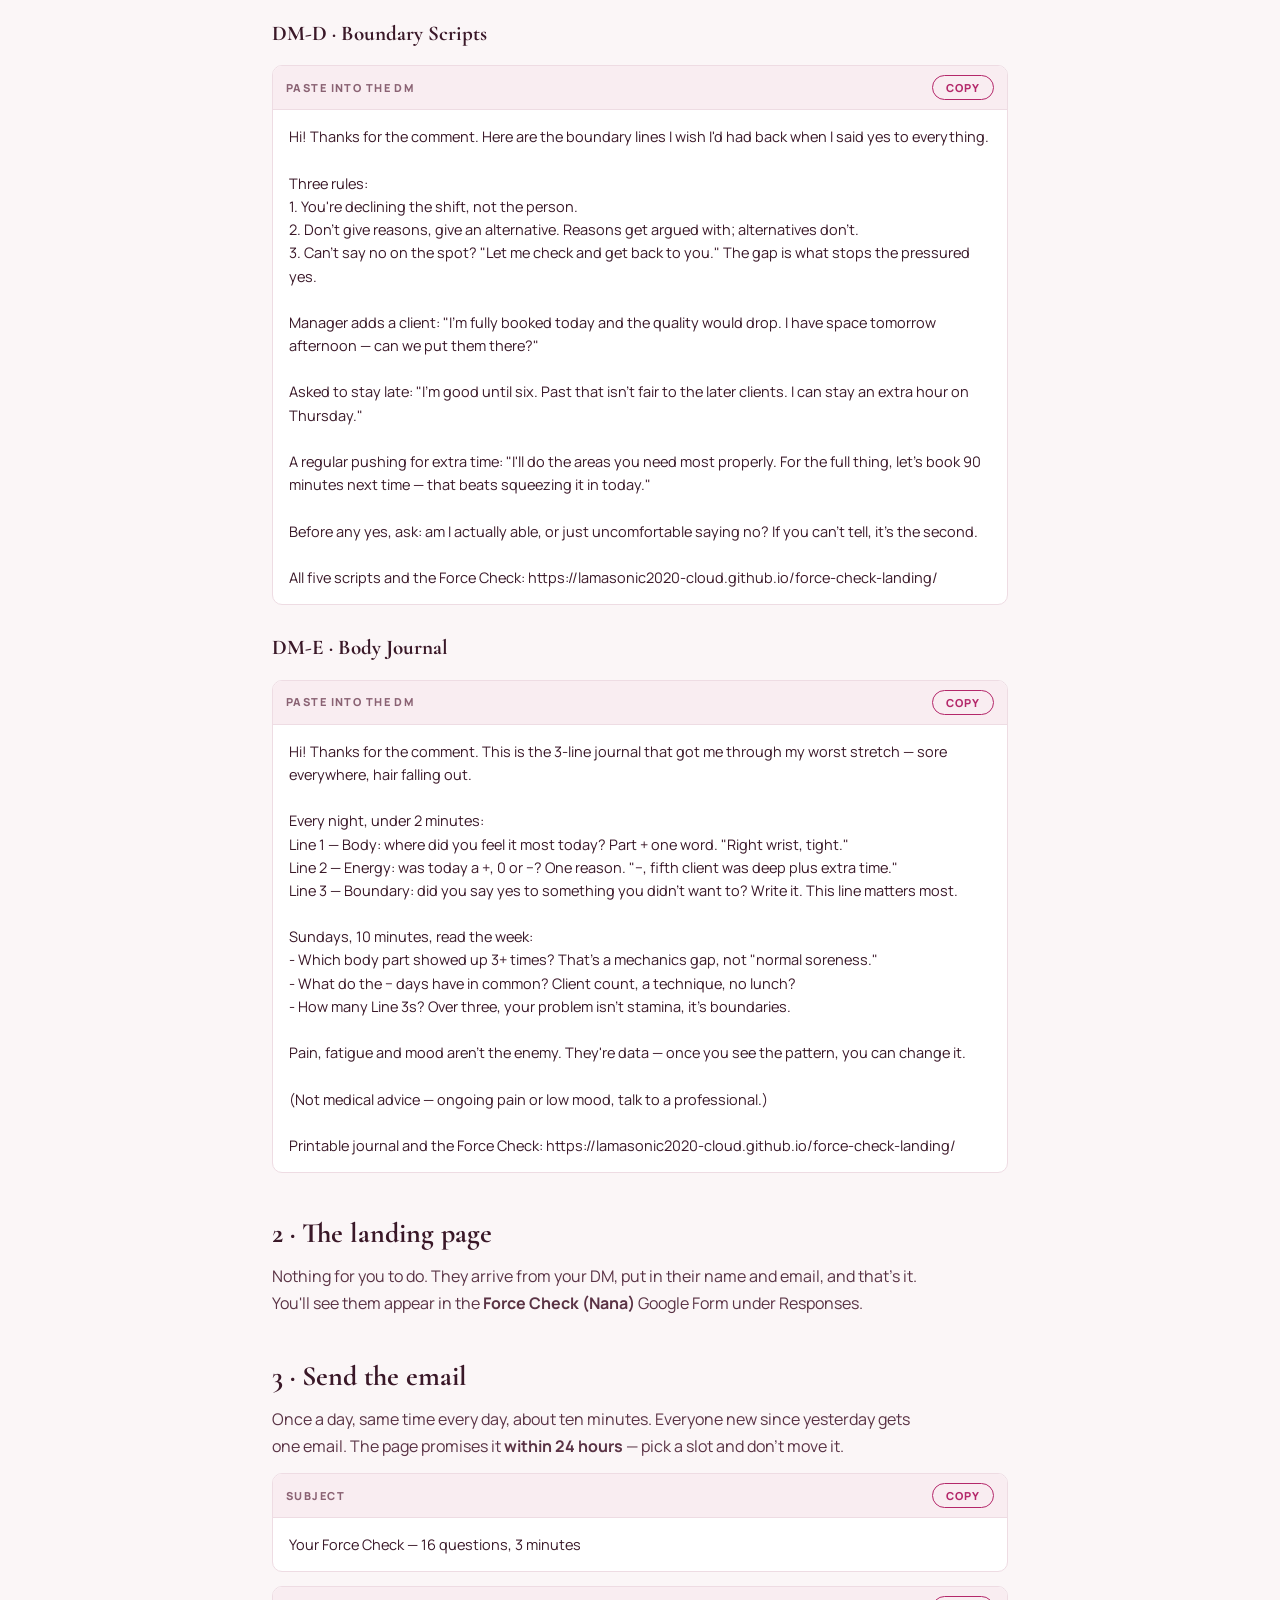
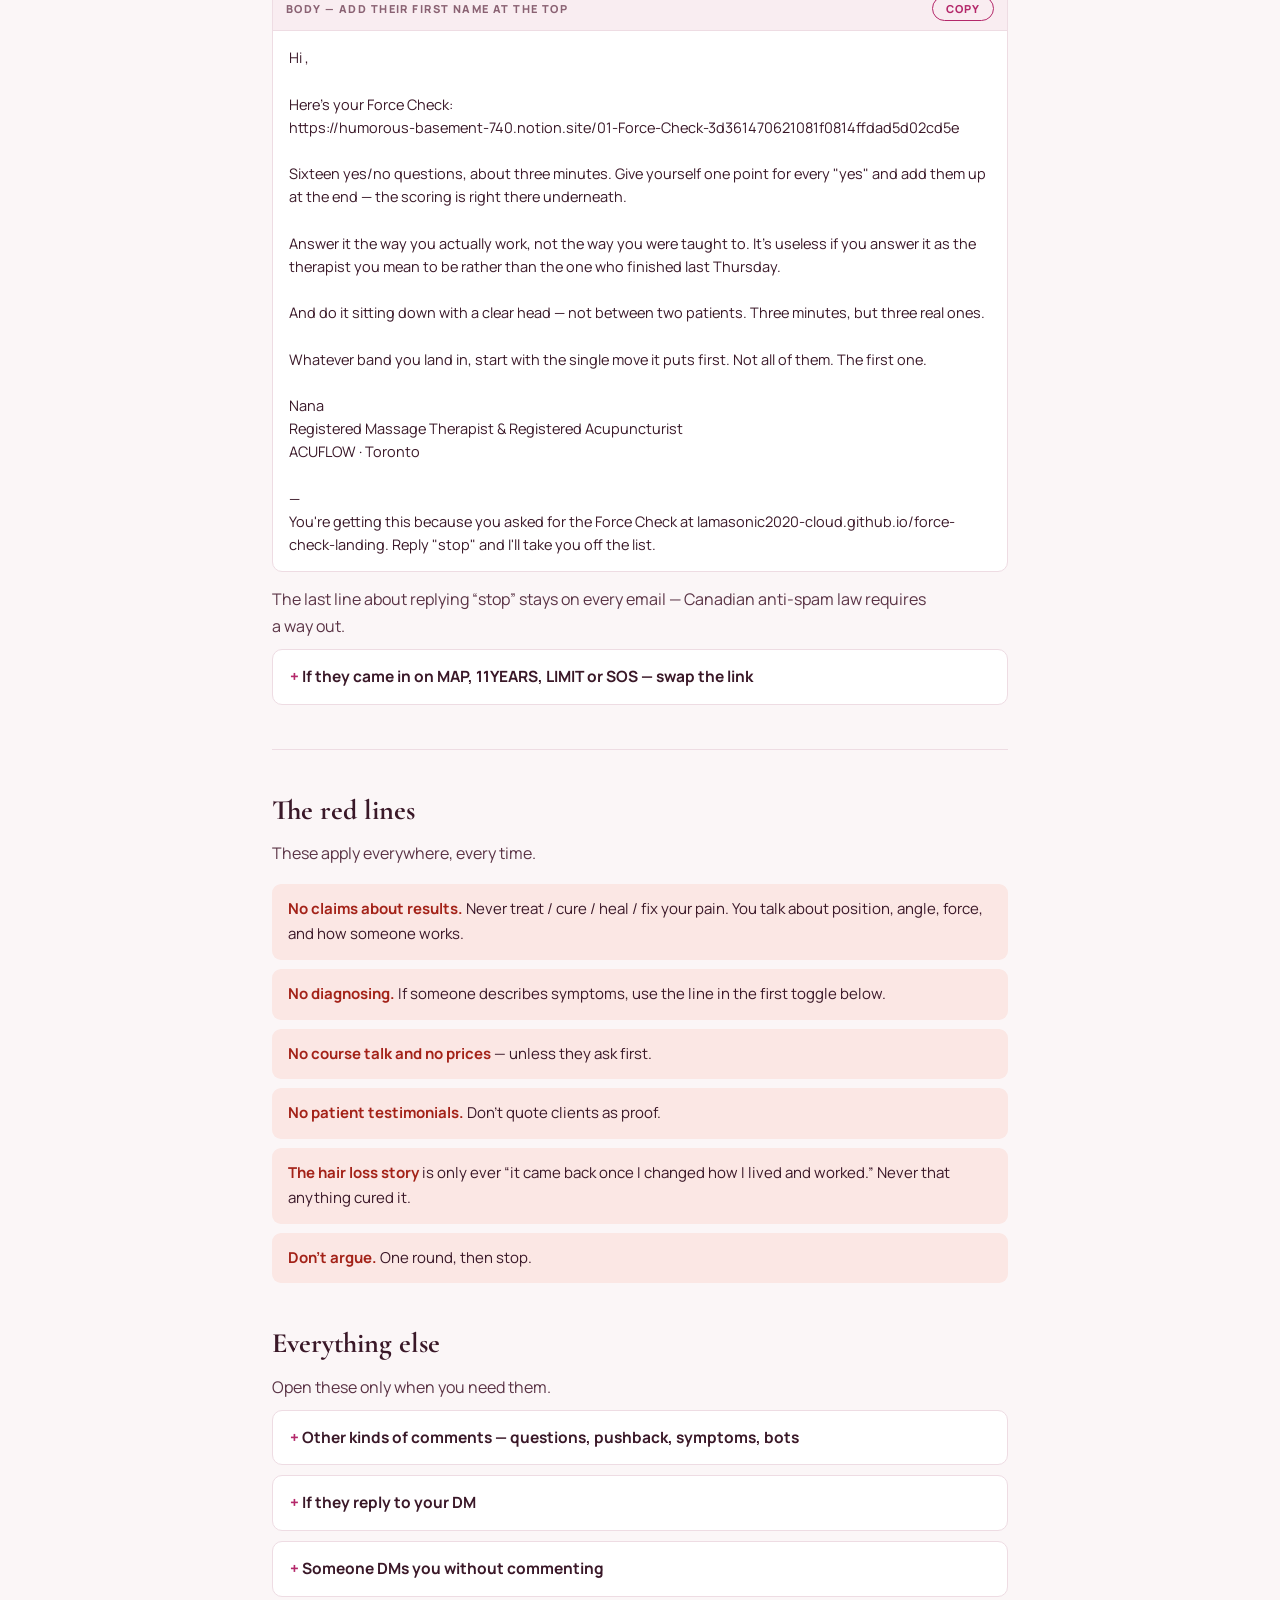
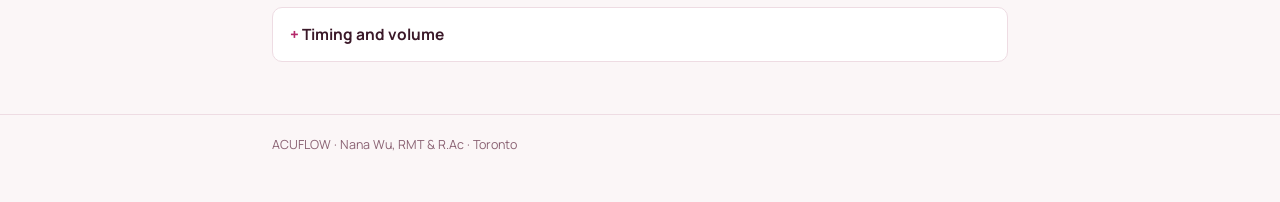
==== commit 6e231dc3: "Lead step 1 with both actions: send the DM, then reply to the comment The 'check your DMs' reply was" ====
--- a/playbook.html
+++ b/playbook.html
@@ -82,6 +82,11 @@
 .flag.warn{background:var(--warn-bg)} .flag.warn b{color:var(--warn)}
 .flag.stop{background:var(--stop-bg)} .flag.stop b{color:var(--stop)}
 .flag p{margin:0;max-width:none}
+.twostep{background:var(--sunk);border-radius:12px;padding:18px 20px;margin:20px 0 0;display:flex;flex-direction:column;gap:10px}
+.twostep>div:not(.box):not(.flag){font-size:15.5px;color:var(--ink)}
+.twostep b{color:var(--accent);font-weight:800;margin-right:4px}
+.twostep .box{margin-top:4px}
+
 
 .reds{list-style:none;margin:18px 0 0;padding:0;display:flex;flex-direction:column;gap:9px}
 .reds li{background:var(--stop-bg);border-radius:9px;padding:13px 16px;font-size:15px;color:var(--ink)}
@@ -122,7 +127,7 @@
   </div>
 
   <ol class="flow">
-    <li><div><b>They comment a keyword — you send one DM.</b><span>Find the word, paste the matching block.</span></div></li>
+    <li><div><b>They comment a keyword — you send one DM.</b><span>Then reply under their comment so they know to check.</span></div></li>
     <li><div><b>They put their name and email on the landing page.</b><span>Nothing for you to do here.</span></div></li>
     <li><div><b>Once a day, you email them the material.</b><span>Ten minutes, same time every day.</span></div></li>
   </ol>
@@ -131,7 +136,13 @@
 
   <!-- 1 -->
   <section>
-    <h2>1 &middot; Send the DM</h2>
+        <h2>1 &middot; Send the DM, then reply to their comment</h2>
+    <div class="twostep">
+      <div><b>a.</b> Find their keyword below and paste the matching DM.</div>
+      <div><b>b.</b> Go back to the comment and reply with this &mdash; so they know to look:</div>
+      <div class="box"><div class="bh"><span class="bl">Comment reply</span><button class="copy">Copy</button></div><pre>Sent — check your DMs. If we don't follow each other yet, it'll be in your message requests.</pre></div>
+      <div class="flag warn" style="margin-top:14px"><p><b>The second sentence is not optional.</b> Instagram files DMs from people who don't follow you into their Requests folder. If they never open it, they never see your message. This is where manual DMs lose people.</p></div>
+    </div>
     <div class="tw">
       <table>
         <thead><tr><th>They commented</th><th>Paste</th></tr></thead>
@@ -233,10 +244,6 @@
 
 Printable journal and the Force Check: https://lamasonic2020-cloud.github.io/force-check-landing/</pre></div>
 
-    <h3>Then reply under their comment</h3>
-    <p>One line, so everyone else scrolling sees that you answer.</p>
-    <div class="box"><div class="bh"><span class="bl">Comment reply</span><button class="copy">Copy</button></div><pre>Sent — check your DMs. If we don't follow each other yet, it'll be in your message requests.</pre></div>
-    <div class="flag warn"><p><b>The second sentence is not optional.</b> Instagram files DMs from people who don't follow you into their Requests folder. If they never open it, they never see your message. This is where manual DMs lose people.</p></div>
   </section>
 
   <!-- 2 -->
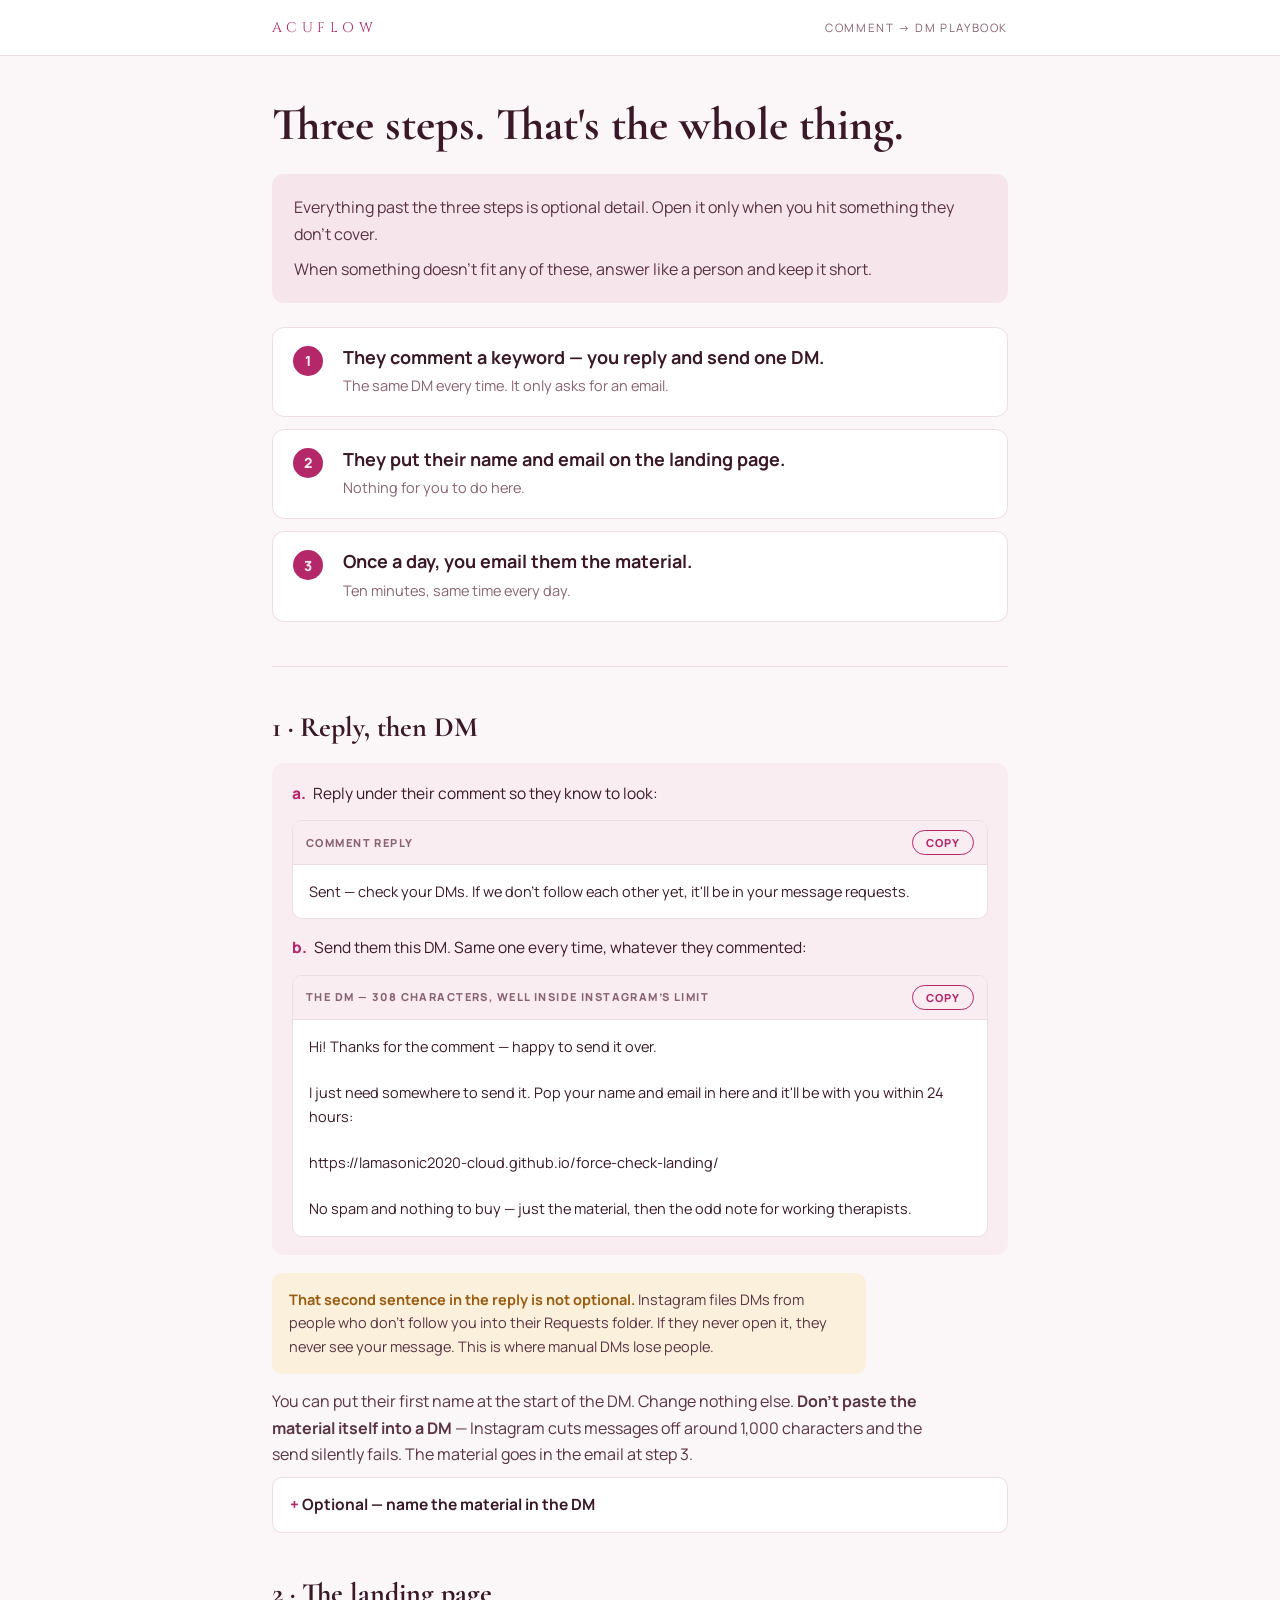
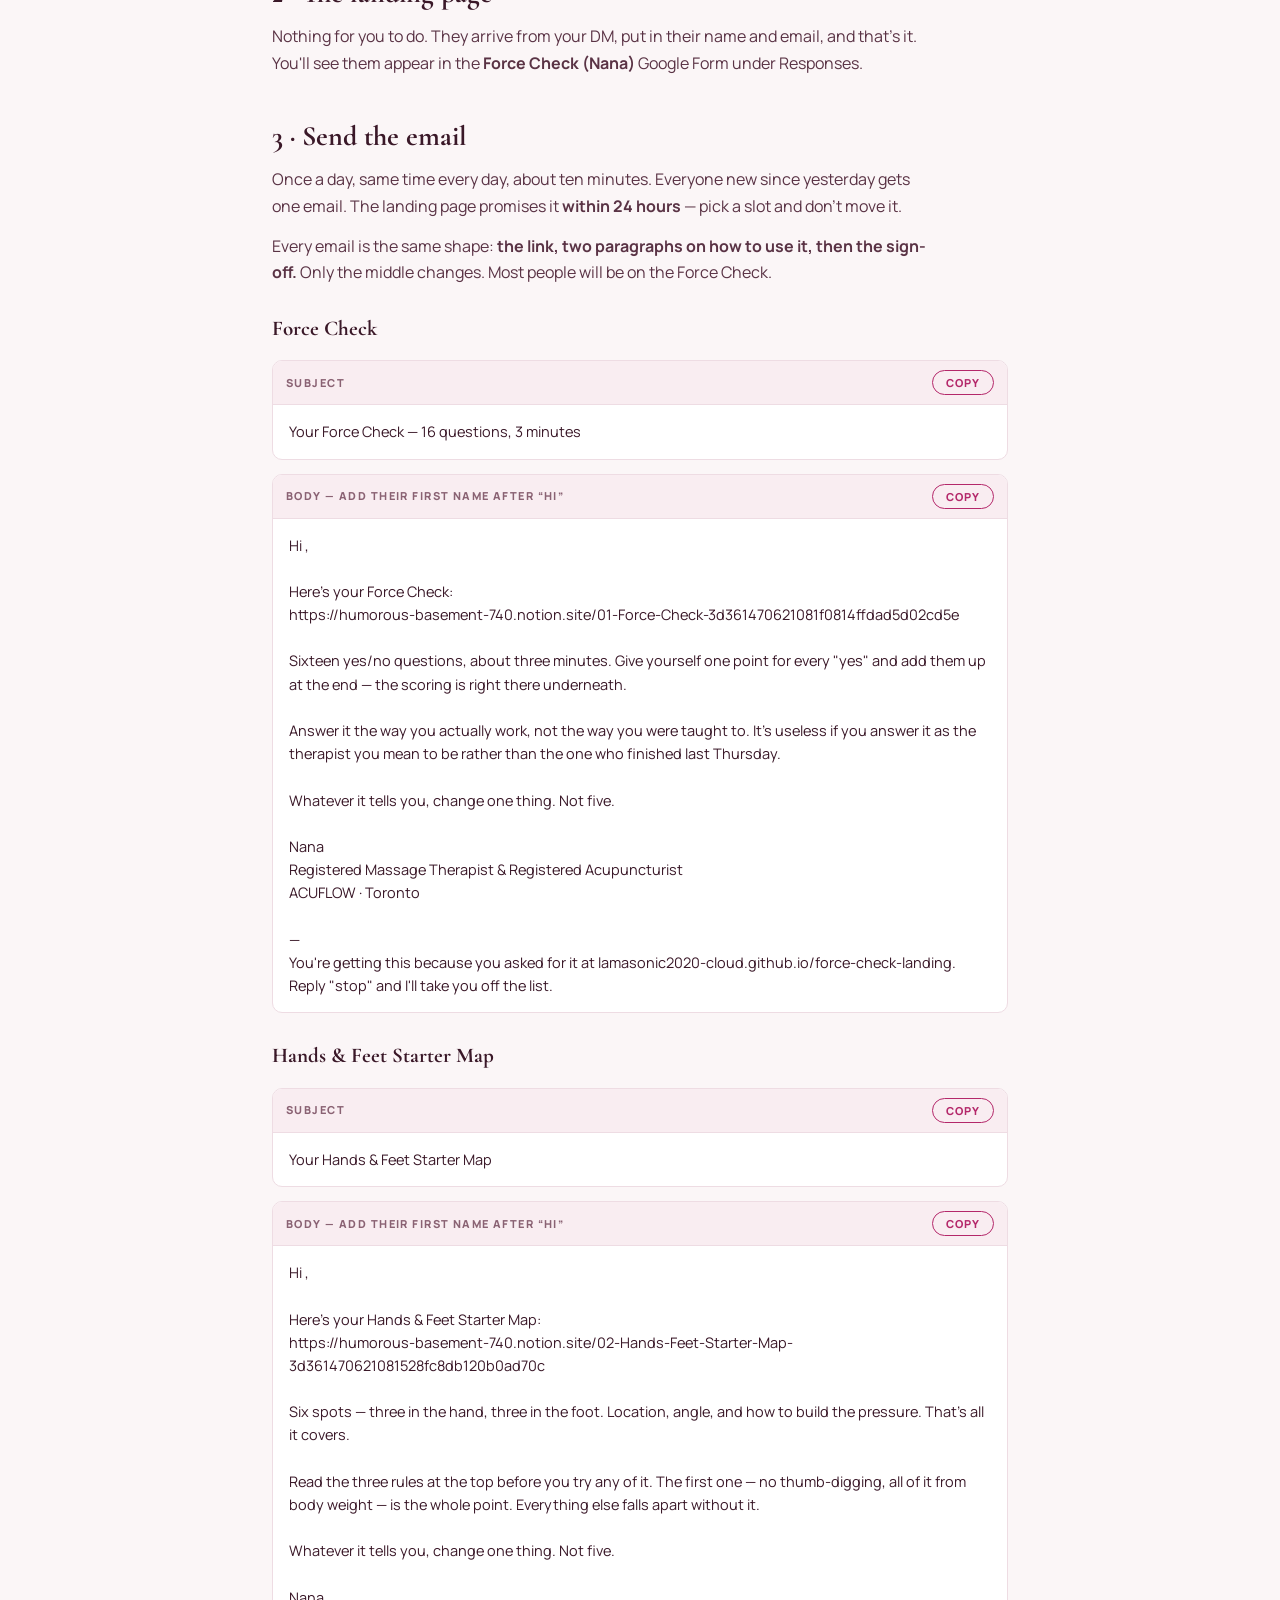
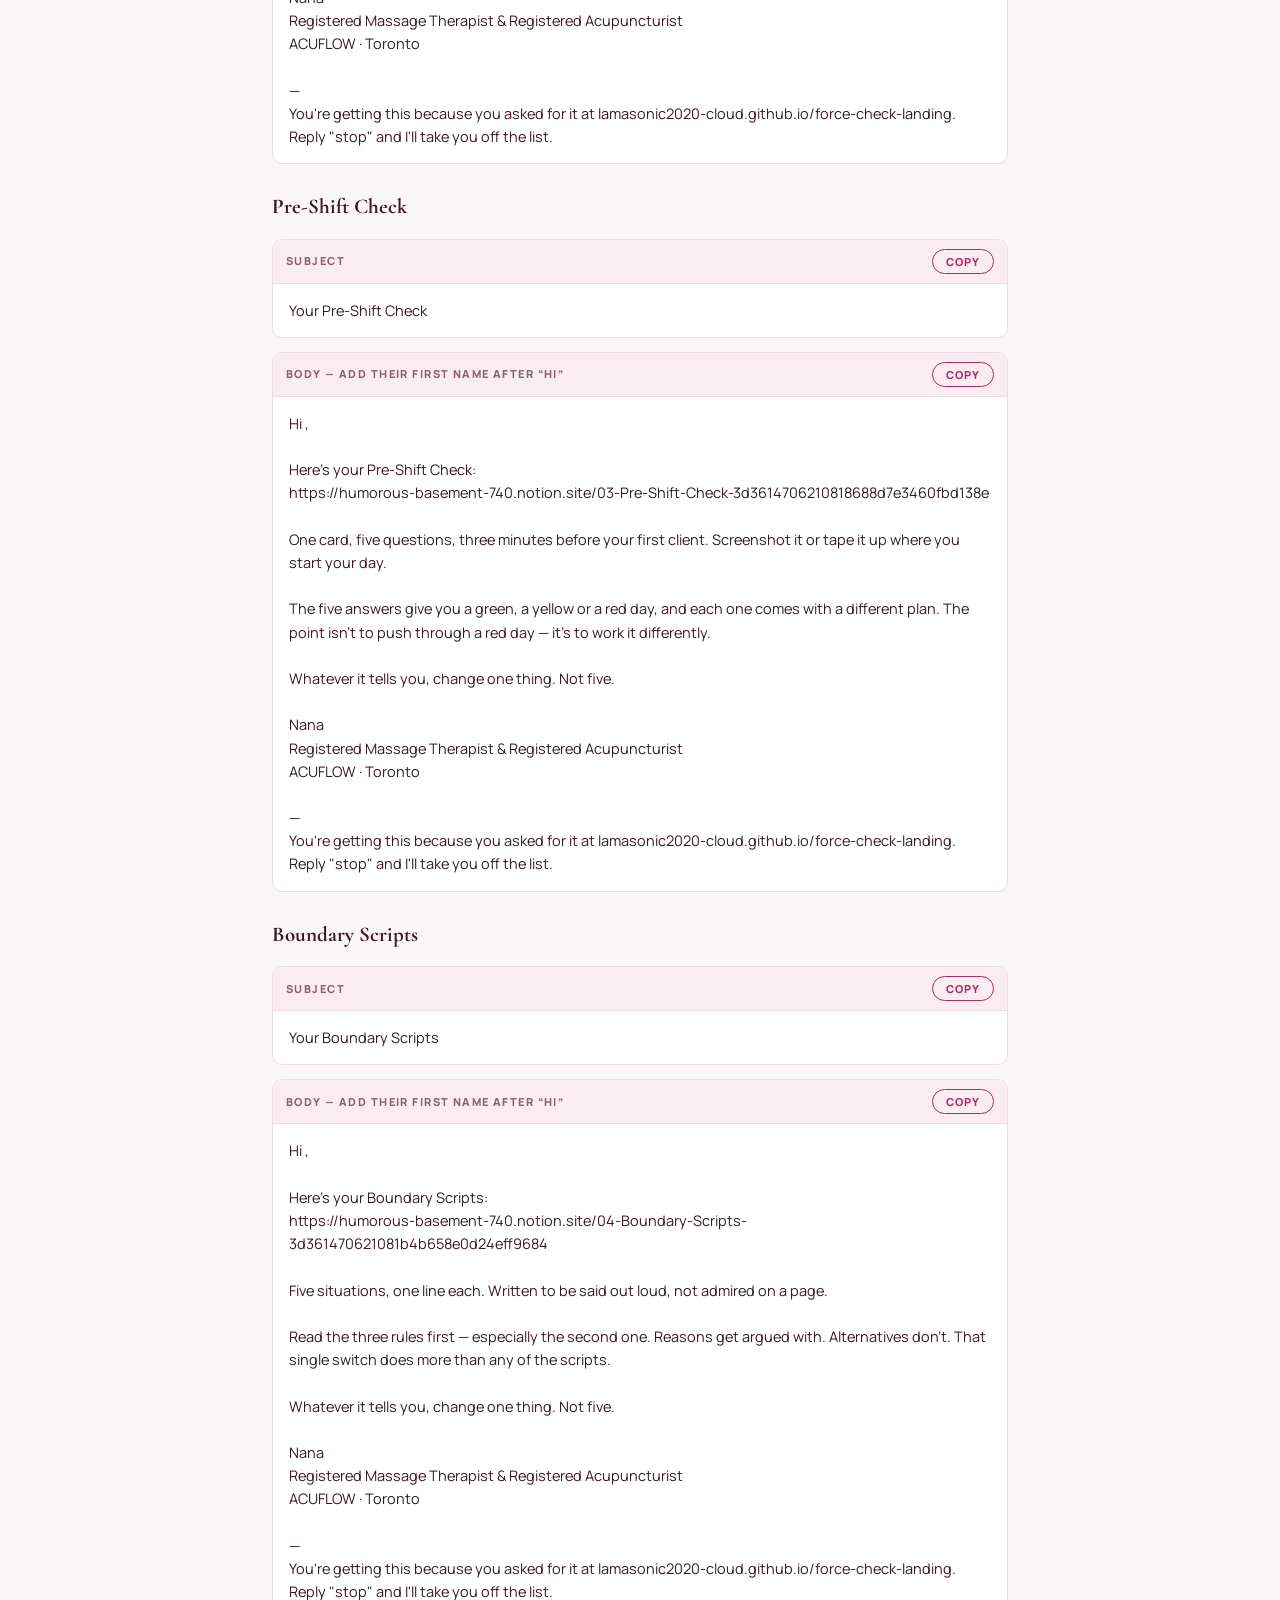
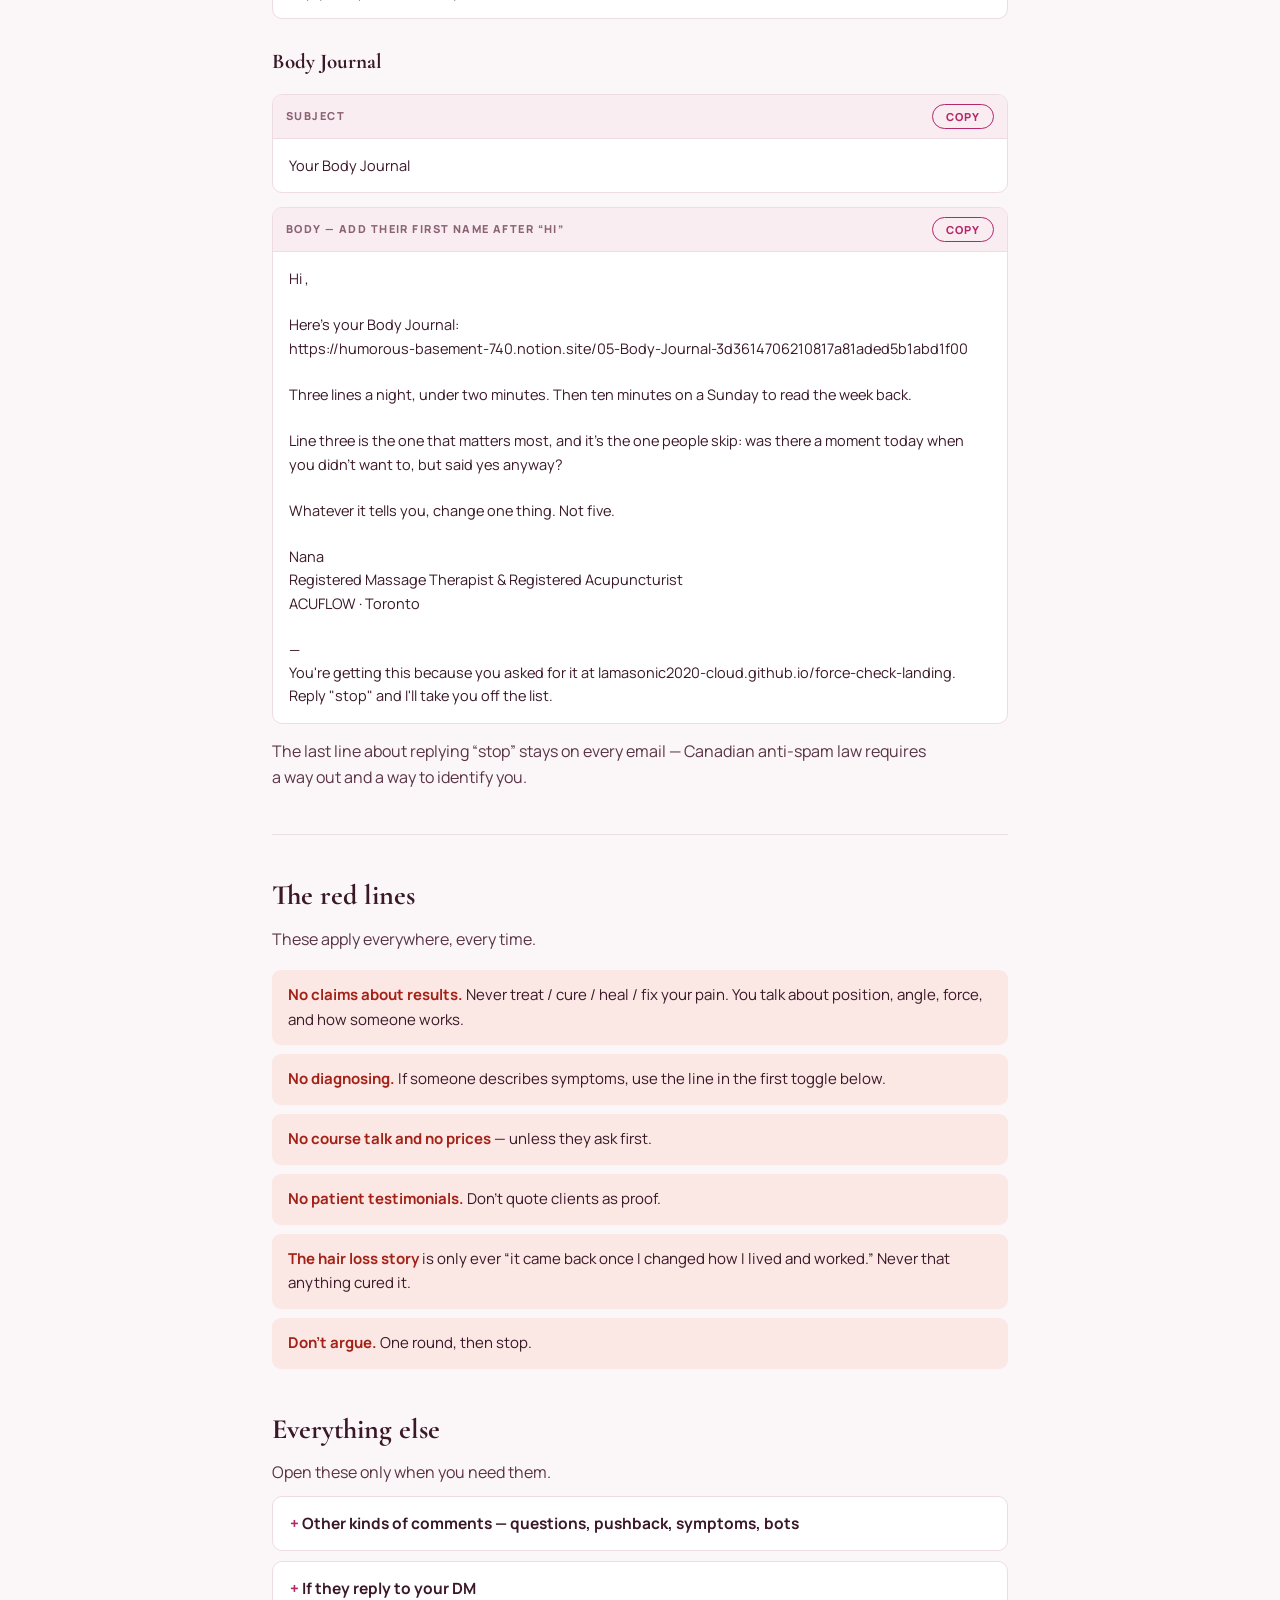
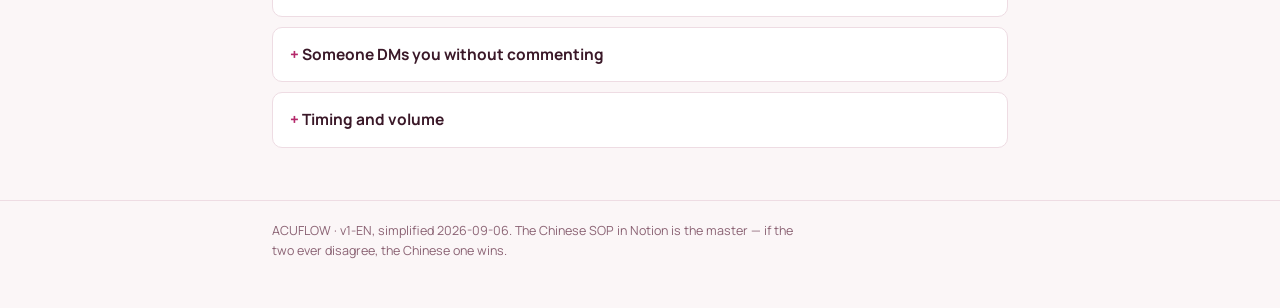
==== commit 4212b721: "Shorten the DM to one 308-character message; move the material into the email All five DM blocks sat" ====
--- a/playbook.html
+++ b/playbook.html
@@ -4,11 +4,6 @@
 <meta charset="utf-8">
 <meta name="viewport" content="width=device-width, initial-scale=1">
 <title>Comment → DM Playbook · ACUFLOW</title>
-<meta name="description" content="The three-step flow ACUFLOW runs on Instagram: reply to a keyword comment with one DM, send people to the landing page, then email them the material.">
-<meta property="og:title" content="Comment → DM Playbook · ACUFLOW">
-<meta property="og:description" content="Three steps, and the exact messages for each one.">
-<meta property="og:type" content="article">
-<link rel="icon" href="data:image/svg+xml,%3Csvg xmlns='http://www.w3.org/2000/svg' viewBox='0 0 120 60'%3E%3Crect width='120' height='60' fill='%23F9DCDE'/%3E%3Cg fill='%23B4286A'%3E%3Cpath d='M60 56 C56 40, 46 30, 30 26 C42 24, 56 32, 60 56Z'/%3E%3Cpath d='M60 56 C64 40, 74 30, 90 26 C78 24, 64 32, 60 56Z'/%3E%3Cpath d='M60 52 C52 36, 54 18, 60 4 C66 18, 68 36, 60 52Z'/%3E%3C/g%3E%3C/svg%3E">
 <link rel="preconnect" href="https://fonts.googleapis.com">
 <link rel="preconnect" href="https://fonts.gstatic.com" crossorigin>
 <link rel="stylesheet" href="https://fonts.googleapis.com/css2?family=Cinzel:wght@600&family=Cormorant+Garamond:wght@600;700&family=Manrope:wght@400;500;700;800&display=swap">
@@ -127,139 +122,62 @@
   </div>
 
   <ol class="flow">
-    <li><div><b>They comment a keyword — you send one DM.</b><span>Then reply under their comment so they know to check.</span></div></li>
+    <li><div><b>They comment a keyword — you reply and send one DM.</b><span>The same DM every time. It only asks for an email.</span></div></li>
     <li><div><b>They put their name and email on the landing page.</b><span>Nothing for you to do here.</span></div></li>
     <li><div><b>Once a day, you email them the material.</b><span>Ten minutes, same time every day.</span></div></li>
   </ol>
 
   <hr>
 
-  <!-- 1 -->
-  <section>
-        <h2>1 &middot; Send the DM, then reply to their comment</h2>
+  <section>
+    <h2>1 &middot; Reply, then DM</h2>
     <div class="twostep">
-      <div><b>a.</b> Find their keyword below and paste the matching DM.</div>
-      <div><b>b.</b> Go back to the comment and reply with this &mdash; so they know to look:</div>
+      <div><b>a.</b> Reply under their comment so they know to look:</div>
       <div class="box"><div class="bh"><span class="bl">Comment reply</span><button class="copy">Copy</button></div><pre>Sent — check your DMs. If we don't follow each other yet, it'll be in your message requests.</pre></div>
-      <div class="flag warn" style="margin-top:14px"><p><b>The second sentence is not optional.</b> Instagram files DMs from people who don't follow you into their Requests folder. If they never open it, they never see your message. This is where manual DMs lose people.</p></div>
+      <div style="margin-top:6px"><b>b.</b> Send them this DM. Same one every time, whatever they commented:</div>
+      <div class="box"><div class="bh"><span class="bl">The DM &mdash; 308 characters, well inside Instagram&rsquo;s limit</span><button class="copy">Copy</button></div><pre>Hi! Thanks for the comment — happy to send it over.
+
+I just need somewhere to send it. Pop your name and email in here and it'll be with you within 24 hours:
+
+https://lamasonic2020-cloud.github.io/force-check-landing/
+
+No spam and nothing to buy — just the material, then the odd note for working therapists.</pre></div>
     </div>
-    <div class="tw">
-      <table>
-        <thead><tr><th>They commented</th><th>Paste</th></tr></thead>
-        <tbody>
-          <tr><td class="k">EFFORTLESS · ADAPT · LEVERAGE · BASICS · 5YEARS · LICENSED · CHECK</td><td><b>DM-A</b> — Force Check</td></tr>
-          <tr><td class="k">MAP</td><td><b>DM-B</b> — Hands &amp; Feet Map</td></tr>
-          <tr><td class="k">11YEARS</td><td><b>DM-C</b> — Pre-Shift Check</td></tr>
-          <tr><td class="k">LIMIT</td><td><b>DM-D</b> — Boundary Scripts</td></tr>
-          <tr><td class="k">SOS</td><td><b>DM-E</b> — Body Journal</td></tr>
-        </tbody>
-      </table>
-    </div>
-    <p>You can add their first name at the start. Change nothing else. Typos and wrong case are fine — if you can tell which word they meant, send that one. If they commented something that isn't on the list, send the block for whichever video they commented under.</p>
-
-    <h3>DM-A &middot; Force Check</h3>
-    <div class="box"><div class="bh"><span class="bl">Paste into the DM</span><button class="copy">Copy</button></div><pre>Hi! Thanks for the comment. Here's the short version of my Force Check — 5 yes/no questions:
-
-1. End of a work day: do your thumbs or wrists ache, tingle or hurt?
-2. When you work deep, does the pressure come mainly from your thumbs and fingers?
-3. When a client asks for more pressure, is your first move to press harder?
-4. Mid-treatment, do you lose track of which foot your weight is on?
-5. Asked to take an extra client or stay late, do you almost always say yes?
-
-0–1 yes: sustainable. Keep the volume where it is.
-2–3 yes: you're borrowing from your body. It's tolerating you — for now.
-4–5 yes: you're burning it. Cut one client a day this month before anything else.
-
-Fix one thing first — #3. When they want it deeper: go slower, change the angle, let your body weight sink in. Your hands just steer.
-
-(Not medical advice — pain over two weeks, see a doctor or physio.)
-
-Full 16-question version with your zone score and next steps: https://lamasonic2020-cloud.github.io/force-check-landing/</pre></div>
-
-    <h3>DM-B &middot; Hands &amp; Feet Starter Map</h3>
-    <div class="box"><div class="bh"><span class="bl">Paste into the DM</span><button class="copy">Copy</button></div><pre>Hi! Thanks for the comment. Two spots from my Hands &amp; Feet map to try:
-
-Three rules first:
-- No thumb-jabbing. The pressure is your body weight shifting; the hand just makes contact.
-- Slow. Hold each spot 5 breaths and wait for the tissue to let you in.
-- Ask. Sensitivity varies a lot — tell them to speak up if it's too much.
-
-HAND — the thick muscle between thumb and index finger. Client's palm down; your thumb sinks in from the back of the hand at 45° toward the bone, not straight down. Pinch, then sit back to load it. 5 breaths, release slowly. Often feels achy or tingly — say so before you start.
-
-FOOT — the natural hollow in the front third of the sole. Client prone. Thumb over thumb, sink toward the top of the foot by leaning in, not pushing. 5 breaths, 3 times.
-
-That's the whole method: position, angle, weight. Check your scope of practice; avoid pregnant clients and anything acute.
-
-The full map — 3 hand spots, 3 foot spots and the 10-minute add-on — comes with my Force Check: https://lamasonic2020-cloud.github.io/force-check-landing/</pre></div>
-
-    <h3>DM-C &middot; Pre-Shift Check</h3>
-    <div class="box"><div class="bh"><span class="bl">Paste into the DM</span><button class="copy">Copy</button></div><pre>Hi! Thanks for the comment. This is the 3-minute check I do before my first client — 11 years in, hands still fine.
-
-1. Hands: open, fist, wrist circles ×3. Anything stiff or sore?
-2. Sleep: under 6 hours = low-power mode today. Note it.
-3. Food: look at today's schedule and circle 15 minutes to eat. No gap? The schedule is wrong, not you.
-4. Heaviest client: who'll take the most out of you? Know which slot, save energy for them.
-5. Weight: stand up — which foot is it on? Every bit of pressure today starts there, not from your thumbs.
-
-All clear: work as usual. "Usual" doesn't mean add a client.
-1–2 flags: forearm or elbow instead of thumbs for deep work, 2 extra minutes between clients.
-3+ flags, or already in pain: maintain, don't push. No add-ons, no extensions, less deep work. Three red days in a row isn't a body problem — it's a scheduling problem.
-
-Printable card and the full 16-question Force Check: https://lamasonic2020-cloud.github.io/force-check-landing/</pre></div>
-
-    <h3>DM-D &middot; Boundary Scripts</h3>
-    <div class="box"><div class="bh"><span class="bl">Paste into the DM</span><button class="copy">Copy</button></div><pre>Hi! Thanks for the comment. Here are the boundary lines I wish I'd had back when I said yes to everything.
-
-Three rules:
-1. You're declining the shift, not the person.
-2. Don't give reasons, give an alternative. Reasons get argued with; alternatives don't.
-3. Can't say no on the spot? "Let me check and get back to you." The gap is what stops the pressured yes.
-
-Manager adds a client: "I'm fully booked today and the quality would drop. I have space tomorrow afternoon — can we put them there?"
-
-Asked to stay late: "I'm good until six. Past that isn't fair to the later clients. I can stay an extra hour on Thursday."
-
-A regular pushing for extra time: "I'll do the areas you need most properly. For the full thing, let's book 90 minutes next time — that beats squeezing it in today."
-
-Before any yes, ask: am I actually able, or just uncomfortable saying no? If you can't tell, it's the second.
-
-All five scripts and the Force Check: https://lamasonic2020-cloud.github.io/force-check-landing/</pre></div>
-
-    <h3>DM-E &middot; Body Journal</h3>
-    <div class="box"><div class="bh"><span class="bl">Paste into the DM</span><button class="copy">Copy</button></div><pre>Hi! Thanks for the comment. This is the 3-line journal that got me through my worst stretch — sore everywhere, hair falling out.
-
-Every night, under 2 minutes:
-Line 1 — Body: where did you feel it most today? Part + one word. "Right wrist, tight."
-Line 2 — Energy: was today a +, 0 or −? One reason. "−, fifth client was deep plus extra time."
-Line 3 — Boundary: did you say yes to something you didn't want to? Write it. This line matters most.
-
-Sundays, 10 minutes, read the week:
-- Which body part showed up 3+ times? That's a mechanics gap, not "normal soreness."
-- What do the − days have in common? Client count, a technique, no lunch?
-- How many Line 3s? Over three, your problem isn't stamina, it's boundaries.
-
-Pain, fatigue and mood aren't the enemy. They're data — once you see the pattern, you can change it.
-
-(Not medical advice — ongoing pain or low mood, talk to a professional.)
-
-Printable journal and the Force Check: https://lamasonic2020-cloud.github.io/force-check-landing/</pre></div>
-
-  </section>
-
-  <!-- 2 -->
+
+    <div class="flag warn"><p><b>That second sentence in the reply is not optional.</b> Instagram files DMs from people who don't follow you into their Requests folder. If they never open it, they never see your message. This is where manual DMs lose people.</p></div>
+
+    <p>You can put their first name at the start of the DM. Change nothing else. <b>Don't paste the material itself into a DM</b> — Instagram cuts messages off around 1,000 characters and the send silently fails. The material goes in the email at step 3.</p>
+
+    <details>
+      <summary>Optional — name the material in the DM</summary>
+      <div class="dc">
+        <p>Slightly better response, slightly more work: add one line naming what they're getting, right after &ldquo;happy to send it over.&rdquo;</p>
+        <div class="tw"><table>
+          <thead><tr><th>They commented</th><th>Line to add</th></tr></thead>
+          <tbody>
+          <tr><td class="k">EFFORTLESS · ADAPT · LEVERAGE · BASICS · 5YEARS · LICENSED · CHECK</td><td>The Force Check is 16 yes/no questions that score whether the way you're working is building your career or burning your body.</td></tr>
+          <tr><td class="k">MAP</td><td>The Hands &amp; Feet Starter Map is six spots — three in the hand, three in the foot — with the angle and the pressure for each.</td></tr>
+          <tr><td class="k">11YEARS</td><td>The Pre-Shift Check is the five questions I run before my first client — it tells you what kind of day to plan for.</td></tr>
+          <tr><td class="k">LIMIT</td><td>The Boundary Scripts are five situations with one line each — the kind you can actually say out loud with your manager in front of you.</td></tr>
+          <tr><td class="k">SOS</td><td>The Body Journal is three lines a night that show you your own pattern after a few weeks.</td></tr>
+          </tbody>
+        </table></div>
+      </div>
+    </details>
+  </section>
+
   <section>
     <h2>2 &middot; The landing page</h2>
     <p>Nothing for you to do. They arrive from your DM, put in their name and email, and that's it. You'll see them appear in the <b>Force Check (Nana)</b> Google Form under Responses.</p>
   </section>
 
-  <!-- 3 -->
   <section>
     <h2>3 &middot; Send the email</h2>
-    <p>Once a day, same time every day, about ten minutes. Everyone new since yesterday gets one email. The page promises it <b>within 24 hours</b> — pick a slot and don't move it.</p>
-
-    <div class="box"><div class="bh"><span class="bl">Subject</span><button class="copy">Copy</button></div><pre>Your Force Check — 16 questions, 3 minutes</pre></div>
-
-    <div class="box"><div class="bh"><span class="bl">Body — add their first name at the top</span><button class="copy">Copy</button></div><pre>Hi ,
+    <p>Once a day, same time every day, about ten minutes. Everyone new since yesterday gets one email. The landing page promises it <b>within 24 hours</b> — pick a slot and don't move it.</p>
+    <p>Every email is the same shape: <b>the link, two paragraphs on how to use it, then the sign-off.</b> Only the middle changes. Most people will be on the Force Check.</p>
+
+      <h3>Force Check</h3>
+<div class="box"><div class="bh"><span class="bl">Subject</span><button class="copy">Copy</button></div><pre>Your Force Check — 16 questions, 3 minutes</pre></div><div class="box"><div class="bh"><span class="bl">Body — add their first name after &ldquo;Hi&rdquo;</span><button class="copy">Copy</button></div><pre>Hi ,
 
 Here's your Force Check:
 https://humorous-basement-740.notion.site/01-Force-Check-3d361470621081f0814ffdad5d02cd5e
@@ -268,39 +186,91 @@
 
 Answer it the way you actually work, not the way you were taught to. It's useless if you answer it as the therapist you mean to be rather than the one who finished last Thursday.
 
-And do it sitting down with a clear head — not between two patients. Three minutes, but three real ones.
-
-Whatever band you land in, start with the single move it puts first. Not all of them. The first one.
-
-Nana
-Registered Massage Therapist &amp; Registered Acupuncturist
-ACUFLOW · Toronto
-
-—
-You're getting this because you asked for the Force Check at lamasonic2020-cloud.github.io/force-check-landing. Reply "stop" and I'll take you off the list.</pre></div>
-
-    <p>The last line about replying &ldquo;stop&rdquo; stays on every email — Canadian anti-spam law requires a way out.</p>
-
-    <details>
-      <summary>If they came in on MAP, 11YEARS, LIMIT or SOS — swap the link</summary>
-      <div class="dc">
-        <p>Keep the rest of the email the same. Change the first line and the link.</p>
-        <div class="tw"><table>
-          <thead><tr><th>Material</th><th>Link</th></tr></thead>
-          <tbody>
-            <tr><td><b>02 Hands &amp; Feet Starter Map</b></td><td>https://humorous-basement-740.notion.site/02-Hands-Feet-Starter-Map-3d361470621081528fc8db120b0ad70c</td></tr>
-            <tr><td><b>03 Pre-Shift Check</b></td><td>https://humorous-basement-740.notion.site/03-Pre-Shift-Check-3d3614706210818688d7e3460fbd138e</td></tr>
-            <tr><td><b>04 Boundary Scripts</b></td><td>https://humorous-basement-740.notion.site/04-Boundary-Scripts-3d361470621081b4b658e0d24eff9684</td></tr>
-            <tr><td><b>05 Body Journal</b></td><td>https://humorous-basement-740.notion.site/05-Body-Journal-3d3614706210817a81aded5b1abd1f00</td></tr>
-          </tbody>
-        </table></div>
-      </div>
-    </details>
+Whatever it tells you, change one thing. Not five.
+
+Nana
+Registered Massage Therapist &amp; Registered Acupuncturist
+ACUFLOW · Toronto
+
+—
+You're getting this because you asked for it at lamasonic2020-cloud.github.io/force-check-landing. Reply "stop" and I'll take you off the list.</pre></div>
+      <h3>Hands &amp; Feet Starter Map</h3>
+<div class="box"><div class="bh"><span class="bl">Subject</span><button class="copy">Copy</button></div><pre>Your Hands &amp; Feet Starter Map</pre></div><div class="box"><div class="bh"><span class="bl">Body — add their first name after &ldquo;Hi&rdquo;</span><button class="copy">Copy</button></div><pre>Hi ,
+
+Here's your Hands &amp; Feet Starter Map:
+https://humorous-basement-740.notion.site/02-Hands-Feet-Starter-Map-3d361470621081528fc8db120b0ad70c
+
+Six spots — three in the hand, three in the foot. Location, angle, and how to build the pressure. That's all it covers.
+
+Read the three rules at the top before you try any of it. The first one — no thumb-digging, all of it from body weight — is the whole point. Everything else falls apart without it.
+
+Whatever it tells you, change one thing. Not five.
+
+Nana
+Registered Massage Therapist &amp; Registered Acupuncturist
+ACUFLOW · Toronto
+
+—
+You're getting this because you asked for it at lamasonic2020-cloud.github.io/force-check-landing. Reply "stop" and I'll take you off the list.</pre></div>
+      <h3>Pre-Shift Check</h3>
+<div class="box"><div class="bh"><span class="bl">Subject</span><button class="copy">Copy</button></div><pre>Your Pre-Shift Check</pre></div><div class="box"><div class="bh"><span class="bl">Body — add their first name after &ldquo;Hi&rdquo;</span><button class="copy">Copy</button></div><pre>Hi ,
+
+Here's your Pre-Shift Check:
+https://humorous-basement-740.notion.site/03-Pre-Shift-Check-3d3614706210818688d7e3460fbd138e
+
+One card, five questions, three minutes before your first client. Screenshot it or tape it up where you start your day.
+
+The five answers give you a green, a yellow or a red day, and each one comes with a different plan. The point isn't to push through a red day — it's to work it differently.
+
+Whatever it tells you, change one thing. Not five.
+
+Nana
+Registered Massage Therapist &amp; Registered Acupuncturist
+ACUFLOW · Toronto
+
+—
+You're getting this because you asked for it at lamasonic2020-cloud.github.io/force-check-landing. Reply "stop" and I'll take you off the list.</pre></div>
+      <h3>Boundary Scripts</h3>
+<div class="box"><div class="bh"><span class="bl">Subject</span><button class="copy">Copy</button></div><pre>Your Boundary Scripts</pre></div><div class="box"><div class="bh"><span class="bl">Body — add their first name after &ldquo;Hi&rdquo;</span><button class="copy">Copy</button></div><pre>Hi ,
+
+Here's your Boundary Scripts:
+https://humorous-basement-740.notion.site/04-Boundary-Scripts-3d361470621081b4b658e0d24eff9684
+
+Five situations, one line each. Written to be said out loud, not admired on a page.
+
+Read the three rules first — especially the second one. Reasons get argued with. Alternatives don't. That single switch does more than any of the scripts.
+
+Whatever it tells you, change one thing. Not five.
+
+Nana
+Registered Massage Therapist &amp; Registered Acupuncturist
+ACUFLOW · Toronto
+
+—
+You're getting this because you asked for it at lamasonic2020-cloud.github.io/force-check-landing. Reply "stop" and I'll take you off the list.</pre></div>
+      <h3>Body Journal</h3>
+<div class="box"><div class="bh"><span class="bl">Subject</span><button class="copy">Copy</button></div><pre>Your Body Journal</pre></div><div class="box"><div class="bh"><span class="bl">Body — add their first name after &ldquo;Hi&rdquo;</span><button class="copy">Copy</button></div><pre>Hi ,
+
+Here's your Body Journal:
+https://humorous-basement-740.notion.site/05-Body-Journal-3d3614706210817a81aded5b1abd1f00
+
+Three lines a night, under two minutes. Then ten minutes on a Sunday to read the week back.
+
+Line three is the one that matters most, and it's the one people skip: was there a moment today when you didn't want to, but said yes anyway?
+
+Whatever it tells you, change one thing. Not five.
+
+Nana
+Registered Massage Therapist &amp; Registered Acupuncturist
+ACUFLOW · Toronto
+
+—
+You're getting this because you asked for it at lamasonic2020-cloud.github.io/force-check-landing. Reply "stop" and I'll take you off the list.</pre></div>
+    <p>The last line about replying &ldquo;stop&rdquo; stays on every email — Canadian anti-spam law requires a way out and a way to identify you.</p>
   </section>
 
   <hr>
 
-  <!-- red lines -->
   <section>
     <h2>The red lines</h2>
     <p>These apply everywhere, every time.</p>
@@ -314,7 +284,6 @@
     </ul>
   </section>
 
-  <!-- extras -->
   <section>
     <h2>Everything else</h2>
     <p>Open these only when you need them.</p>
@@ -356,7 +325,7 @@
       <div class="dc">
         <p>Treat it like a conversation with a colleague. No link, no email ask.</p>
         <div class="box"><div class="bh"><span class="bl">Opener</span><button class="copy">Copy</button></div><pre>Hey, thanks for reaching out! Are you an RMT too? What's your work week like?</pre></div>
-        <p>If they ask for the material outright, send the matching DM block. Don't make them go and comment.</p>
+        <p>If they ask for the material outright, send them the step 1 DM. Don't make them go and comment.</p>
       </div>
     </details>
 
@@ -369,12 +338,11 @@
         <p>On the day a Reel goes out, be back in the comments within an hour. The first hour is worth the most.</p>
       </div>
     </details>
-
   </section>
 
 </main>
 
-<footer><div class="wrap"><p>ACUFLOW &middot; Nana Wu, RMT &amp; R.Ac &middot; Toronto</p></div></footer>
+<footer><div class="wrap"><p>ACUFLOW &middot; v1-EN, simplified 2026-09-06. The Chinese SOP in Notion is the master — if the two ever disagree, the Chinese one wins.</p></div></footer>
 
 <script>
 document.addEventListener("click", function (ev) {
